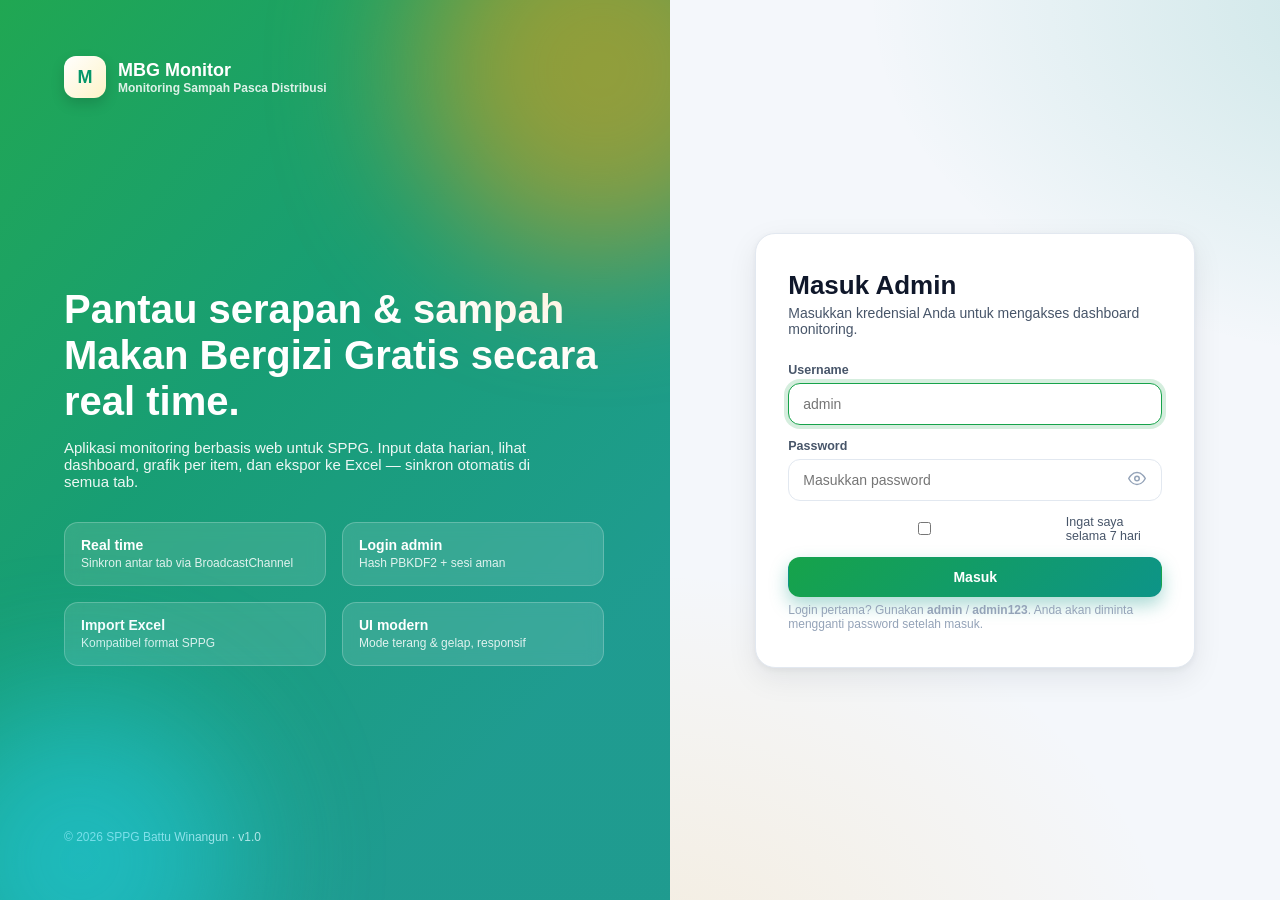
==== index.html @ a4aa0d71 "fix: flatten struktur — semua file di root, bukan dalam mbg-monitor/ URL akses jadi lebih sederhana " ====
<!doctype html>
<html lang="id">
<head>
  <meta charset="utf-8" />
  <title>MBG Monitor — Memuat…</title>
  <meta http-equiv="refresh" content="0; url=./login.html" />
  <link rel="stylesheet" href="./assets/css/styles.css" />
</head>
<body class="boot-screen">
  <div class="boot-card">
    <div class="boot-spinner"></div>
    <p>Mengarahkan ke halaman login…</p>
    <a href="./login.html">Klik di sini bila tidak otomatis berpindah</a>
  </div>
  <script>
    // Jika sudah login, langsung ke dashboard
    try {
      const session = JSON.parse(localStorage.getItem('mbg.session') || 'null');
      if (session && session.user && session.expires > Date.now()) {
        location.replace('./app.html');
      } else {
        location.replace('./login.html');
      }
    } catch (e) {
      location.replace('./login.html');
    }
  </script>
</body>
</html>
---- assets/css/styles.css ----
/* =========================================================
   MBG Monitor — Stylesheet
   Modern, colorful, glassmorphism UI dengan tema Light/Dark
   ========================================================= */

:root {
  /* Brand palette */
  --c-brand-1: #16a34a;          /* hijau MBG */
  --c-brand-2: #059669;
  --c-brand-3: #0d9488;
  --c-accent : #f59e0b;          /* amber */
  --c-danger : #ef4444;
  --c-warn   : #f97316;
  --c-info   : #3b82f6;
  --c-purple : #8b5cf6;
  --c-pink   : #ec4899;

  /* Item colors */
  --c-nasi    : #f59e0b;
  --c-hewani  : #ef4444;
  --c-sayur   : #16a34a;
  --c-nabati  : #8b5cf6;
  --c-buah    : #ec4899;
  --c-total   : #0ea5e9;

  /* Light theme */
  --bg        : #f4f7fb;
  --bg-soft   : #eef2f8;
  --card      : #ffffffcc;
  --card-solid: #ffffff;
  --border    : #e2e8f0;
  --text      : #0f172a;
  --text-soft : #475569;
  --text-mute : #94a3b8;
  --shadow    : 0 10px 30px rgba(15, 23, 42, .08), 0 2px 6px rgba(15, 23, 42, .05);
  --radius    : 16px;
  --radius-sm : 10px;
}

[data-theme="dark"] {
  --bg        : #0b1220;
  --bg-soft   : #0f172a;
  --card      : #111c33cc;
  --card-solid: #111c33;
  --border    : #1e293b;
  --text      : #e2e8f0;
  --text-soft : #cbd5e1;
  --text-mute : #94a3b8;
  --shadow    : 0 10px 30px rgba(0, 0, 0, .45), 0 2px 6px rgba(0, 0, 0, .35);
}

* { box-sizing: border-box; }
html, body { margin: 0; padding: 0; }
body {
  font-family: -apple-system, BlinkMacSystemFont, "Segoe UI", "Inter", Roboto, "Helvetica Neue", Arial, sans-serif;
  color: var(--text);
  background:
    radial-gradient(1200px 700px at -10% -20%, rgba(22,163,74,.18), transparent 60%),
    radial-gradient(900px 600px at 110% 0%, rgba(13,148,136,.18), transparent 60%),
    radial-gradient(900px 700px at 50% 110%, rgba(245,158,11,.12), transparent 60%),
    var(--bg);
  min-height: 100vh;
  -webkit-font-smoothing: antialiased;
}

[data-theme="dark"] body {
  background:
    radial-gradient(1200px 700px at -10% -20%, rgba(22,163,74,.20), transparent 60%),
    radial-gradient(900px 600px at 110% 0%, rgba(59,130,246,.18), transparent 60%),
    radial-gradient(900px 700px at 50% 110%, rgba(139,92,246,.16), transparent 60%),
    var(--bg);
}

a { color: var(--c-brand-2); text-decoration: none; }
a:hover { text-decoration: underline; }

/* =========================================================
   Boot screen (index.html redirector)
   ========================================================= */
.boot-screen {
  display: grid;
  place-items: center;
  min-height: 100vh;
}
.boot-card {
  background: var(--card-solid);
  padding: 32px 40px;
  border-radius: var(--radius);
  box-shadow: var(--shadow);
  text-align: center;
}
.boot-spinner {
  width: 44px; height: 44px; margin: 0 auto 12px;
  border: 4px solid var(--border);
  border-top-color: var(--c-brand-1);
  border-radius: 50%;
  animation: spin .8s linear infinite;
}
@keyframes spin { to { transform: rotate(360deg); } }

/* =========================================================
   Login page
   ========================================================= */
.login-shell {
  display: grid;
  grid-template-columns: 1.1fr 1fr;
  min-height: 100vh;
}
.login-aside {
  position: relative;
  color: white;
  padding: 56px 64px;
  display: flex; flex-direction: column; justify-content: space-between;
  background:
    linear-gradient(135deg, rgba(22,163,74,.95), rgba(5,150,105,.92) 40%, rgba(13,148,136,.92) 80%);
  overflow: hidden;
}
.login-aside::before, .login-aside::after {
  content: ""; position: absolute; border-radius: 50%; filter: blur(70px); opacity: .55;
}
.login-aside::before { width: 380px; height: 380px; background: #f59e0b; top: -120px; right: -120px; }
.login-aside::after  { width: 320px; height: 320px; background: #22d3ee; bottom: -120px; left: -80px; }
.login-aside .brand { display: flex; align-items: center; gap: 12px; font-weight: 700; font-size: 18px; }
.login-aside .brand .logo {
  width: 42px; height: 42px; border-radius: 12px;
  background: linear-gradient(135deg, #fff, #fef3c7);
  display: grid; place-items: center; color: var(--c-brand-2); font-weight: 800;
  box-shadow: 0 6px 14px rgba(0,0,0,.15);
}
.login-aside h1 { font-size: 40px; line-height: 1.15; margin: 24px 0 12px; }
.login-aside p  { font-size: 15px; opacity: .92; max-width: 480px; }
.login-aside .features {
  margin-top: 32px; display: grid; grid-template-columns: 1fr 1fr; gap: 16px; max-width: 540px;
}
.login-aside .feat {
  background: rgba(255,255,255,.12); border: 1px solid rgba(255,255,255,.22);
  padding: 14px 16px; border-radius: 14px; backdrop-filter: blur(8px);
}
.login-aside .feat b { display: block; font-size: 14px; }
.login-aside .feat span { font-size: 12px; opacity: .85; }
.login-aside .footnote { font-size: 12px; opacity: .8; }

.login-main {
  display: flex; align-items: center; justify-content: center; padding: 32px;
}
.login-card {
  width: 100%; max-width: 440px;
  background: var(--card-solid);
  border: 1px solid var(--border);
  box-shadow: var(--shadow);
  border-radius: 20px;
  padding: 36px 32px;
}
.login-card h2 { margin: 0 0 4px; font-size: 26px; }
.login-card .lead { color: var(--text-soft); margin: 0 0 26px; font-size: 14px; }

.field { margin-bottom: 14px; }
.field label { display: block; font-size: 12.5px; font-weight: 600; color: var(--text-soft); margin-bottom: 6px; }
.field .input-wrap { position: relative; }
.field input, .field select, .field textarea {
  width: 100%; padding: 12px 14px; border-radius: 12px;
  border: 1px solid var(--border);
  background: var(--card-solid);
  color: var(--text);
  font-size: 14px;
  transition: border-color .15s, box-shadow .15s;
}
.field input:focus, .field select:focus, .field textarea:focus {
  outline: none; border-color: var(--c-brand-1);
  box-shadow: 0 0 0 4px rgba(22,163,74,.18);
}
.field .toggle-pw {
  position: absolute; right: 10px; top: 50%; transform: translateY(-50%);
  background: transparent; border: 0; cursor: pointer; color: var(--text-mute);
}
.btn {
  display: inline-flex; align-items: center; gap: 8px; justify-content: center;
  padding: 11px 18px; border-radius: 12px; border: 1px solid transparent;
  font-weight: 600; font-size: 14px; cursor: pointer; transition: transform .05s, box-shadow .15s, background .15s;
  background: var(--card-solid); color: var(--text);
}
.btn:active { transform: translateY(1px); }
.btn-primary {
  color: white;
  background: linear-gradient(135deg, var(--c-brand-1), var(--c-brand-3));
  box-shadow: 0 8px 18px rgba(13,148,136,.35);
}
.btn-primary:hover { box-shadow: 0 10px 22px rgba(13,148,136,.45); }
.btn-block { width: 100%; }
.btn-ghost { background: transparent; border-color: var(--border); }
.btn-ghost:hover { background: var(--bg-soft); }
.btn-danger { color: white; background: linear-gradient(135deg, #ef4444, #b91c1c); }
.btn-warning { color: white; background: linear-gradient(135deg, #f59e0b, #b45309); }
.btn-info { color: white; background: linear-gradient(135deg, #3b82f6, #1d4ed8); }
.btn-sm { padding: 7px 12px; font-size: 12.5px; border-radius: 10px; }

.alert {
  padding: 10px 12px; border-radius: 10px; font-size: 13px; margin-bottom: 12px;
  display: none;
}
.alert.show { display: block; }
.alert-error { background: #fee2e2; color: #991b1b; border: 1px solid #fecaca; }
.alert-success { background: #dcfce7; color: #166534; border: 1px solid #bbf7d0; }
.alert-info { background: #dbeafe; color: #1e3a8a; border: 1px solid #bfdbfe; }
[data-theme="dark"] .alert-error { background: #3f1d1d; color: #fecaca; border-color: #7f1d1d; }
[data-theme="dark"] .alert-success { background: #14331f; color: #bbf7d0; border-color: #166534; }
[data-theme="dark"] .alert-info { background: #1e2a44; color: #bfdbfe; border-color: #1e3a8a; }

.helper { font-size: 12px; color: var(--text-mute); margin-top: 6px; }

@media (max-width: 900px) {
  .login-shell { grid-template-columns: 1fr; }
  .login-aside { padding: 28px; }
  .login-aside h1 { font-size: 28px; }
}

/* =========================================================
   App layout
   ========================================================= */
.app {
  display: grid;
  grid-template-columns: 260px 1fr;
  min-height: 100vh;
}

.sidebar {
  position: sticky; top: 0; height: 100vh;
  padding: 20px 14px;
  border-right: 1px solid var(--border);
  background: var(--card-solid);
  display: flex; flex-direction: column; gap: 8px;
  z-index: 5;
}
.sidebar .brand {
  display: flex; align-items: center; gap: 10px; padding: 6px 10px 16px;
}
.sidebar .brand .logo {
  width: 38px; height: 38px; border-radius: 10px;
  background: linear-gradient(135deg, var(--c-brand-1), var(--c-brand-3));
  color: white; font-weight: 800; display: grid; place-items: center;
  box-shadow: 0 6px 14px rgba(13,148,136,.35);
}
.sidebar .brand .name { font-weight: 700; }
.sidebar .brand .sub { font-size: 11px; color: var(--text-mute); }

.nav-item {
  display: flex; align-items: center; gap: 10px;
  padding: 10px 12px; border-radius: 10px; color: var(--text-soft);
  cursor: pointer; font-size: 14px; user-select: none;
  border: 1px solid transparent;
}
.nav-item .ico { width: 18px; height: 18px; flex: none; }
.nav-item:hover { background: var(--bg-soft); color: var(--text); }
.nav-item.active {
  background: linear-gradient(135deg, rgba(22,163,74,.10), rgba(13,148,136,.10));
  color: var(--c-brand-2); border-color: rgba(22,163,74,.25);
  font-weight: 600;
}

.sidebar .spacer { flex: 1; }
.sidebar .who {
  padding: 10px 12px; border-top: 1px solid var(--border); font-size: 12px; color: var(--text-mute);
  display: flex; align-items: center; gap: 10px;
}
.sidebar .who .avatar {
  width: 32px; height: 32px; border-radius: 50%; background: linear-gradient(135deg, var(--c-purple), var(--c-pink));
  color: white; display: grid; place-items: center; font-weight: 700; font-size: 12px;
}

.main { display: flex; flex-direction: column; }
.topbar {
  position: sticky; top: 0; z-index: 4;
  background: var(--card);
  backdrop-filter: blur(10px);
  border-bottom: 1px solid var(--border);
  display: flex; align-items: center; gap: 12px;
  padding: 10px 18px;
}
.topbar .title { font-weight: 700; font-size: 16px; flex: 1; }
.topbar .pulse {
  display: inline-flex; align-items: center; gap: 8px; font-size: 12px; color: var(--text-soft);
  padding: 4px 10px; border-radius: 999px; border: 1px solid var(--border); background: var(--bg-soft);
}
.topbar .pulse::before {
  content: ""; width: 8px; height: 8px; border-radius: 50%;
  background: var(--c-brand-1); box-shadow: 0 0 0 0 rgba(22,163,74,.6);
  animation: pulse 1.6s infinite;
}
@keyframes pulse {
  0%   { box-shadow: 0 0 0 0 rgba(22,163,74,.55); }
  70%  { box-shadow: 0 0 0 10px rgba(22,163,74,0); }
  100% { box-shadow: 0 0 0 0 rgba(22,163,74,0); }
}

.icon-btn {
  width: 36px; height: 36px; display: grid; place-items: center;
  border-radius: 10px; border: 1px solid var(--border); background: var(--card-solid);
  cursor: pointer; color: var(--text-soft);
}
.icon-btn:hover { color: var(--text); background: var(--bg-soft); }

.content { padding: 22px; }
.page { display: none; }
.page.active { display: block; animation: fadeIn .25s ease; }
@keyframes fadeIn { from { opacity: 0; transform: translateY(4px); } to { opacity: 1; transform: none; } }

.page-header {
  display: flex; align-items: flex-end; justify-content: space-between; gap: 12px;
  margin-bottom: 16px; flex-wrap: wrap;
}
.page-header h1 { margin: 0; font-size: 22px; }
.page-header p  { margin: 4px 0 0; color: var(--text-soft); font-size: 13px; }
.page-header .actions { display: flex; gap: 8px; flex-wrap: wrap; }

/* Cards & grid */
.grid { display: grid; gap: 14px; }
.grid.cols-4 { grid-template-columns: repeat(4, minmax(0, 1fr)); }
.grid.cols-3 { grid-template-columns: repeat(3, minmax(0, 1fr)); }
.grid.cols-2 { grid-template-columns: repeat(2, minmax(0, 1fr)); }
@media (max-width: 1100px) { .grid.cols-4 { grid-template-columns: repeat(2, minmax(0,1fr)); } }
@media (max-width: 720px)  { .grid.cols-4, .grid.cols-3, .grid.cols-2 { grid-template-columns: 1fr; } }

.card {
  background: var(--card-solid);
  border: 1px solid var(--border);
  border-radius: var(--radius);
  box-shadow: var(--shadow);
  overflow: hidden;
}
.card .card-head {
  display: flex; align-items: center; justify-content: space-between; gap: 10px;
  padding: 14px 16px; border-bottom: 1px solid var(--border);
}
.card .card-head h3 { margin: 0; font-size: 14.5px; }
.card .card-head .sub { color: var(--text-mute); font-size: 12px; }
.card .card-body { padding: 16px; }

/* KPI cards */
.kpi {
  position: relative; overflow: hidden;
  background: var(--card-solid);
  border-radius: var(--radius);
  border: 1px solid var(--border);
  padding: 16px 18px;
  box-shadow: var(--shadow);
}
.kpi .label { font-size: 12px; color: var(--text-mute); }
.kpi .value { font-size: 26px; font-weight: 700; margin-top: 4px; }
.kpi .delta { font-size: 12px; color: var(--text-soft); margin-top: 2px; }
.kpi .ico {
  position: absolute; right: 14px; top: 14px;
  width: 38px; height: 38px; border-radius: 12px;
  display: grid; place-items: center; color: white;
}
.kpi.k-green   .ico { background: linear-gradient(135deg, var(--c-brand-1), var(--c-brand-3)); }
.kpi.k-amber   .ico { background: linear-gradient(135deg, #f59e0b, #b45309); }
.kpi.k-red     .ico { background: linear-gradient(135deg, #ef4444, #b91c1c); }
.kpi.k-blue    .ico { background: linear-gradient(135deg, #3b82f6, #1d4ed8); }
.kpi.k-purple  .ico { background: linear-gradient(135deg, #8b5cf6, #6d28d9); }
.kpi.k-pink    .ico { background: linear-gradient(135deg, #ec4899, #be185d); }
.kpi::after {
  content: ""; position: absolute; left: -30px; bottom: -30px;
  width: 120px; height: 120px; border-radius: 50%;
  background: radial-gradient(closest-side, rgba(22,163,74,.18), transparent 70%);
  pointer-events: none;
}

/* Item ringkasan */
.item-card {
  position: relative; padding: 16px;
  border-radius: var(--radius); border: 1px solid var(--border);
  background: var(--card-solid); box-shadow: var(--shadow);
  display: flex; flex-direction: column; gap: 10px;
}
.item-card .head { display: flex; align-items: center; gap: 10px; }
.item-card .swatch {
  width: 34px; height: 34px; border-radius: 10px; color: white; font-weight: 700;
  display: grid; place-items: center;
}
.item-card .name { font-weight: 700; }
.item-card .meta { color: var(--text-mute); font-size: 12px; }
.item-card .num { font-size: 18px; font-weight: 700; }
.item-card .row { display: flex; justify-content: space-between; gap: 8px; font-size: 13px; }
.item-card .progress {
  height: 8px; background: var(--bg-soft); border-radius: 999px; overflow: hidden;
}
.item-card .progress > span {
  display: block; height: 100%; border-radius: 999px;
  background: linear-gradient(90deg, var(--c-brand-1), var(--c-brand-3));
  transition: width .4s ease;
}
.item-card.t-nasi   .swatch { background: linear-gradient(135deg, #fbbf24, #d97706); }
.item-card.t-hewani .swatch { background: linear-gradient(135deg, #f87171, #b91c1c); }
.item-card.t-sayur  .swatch { background: linear-gradient(135deg, #34d399, #047857); }
.item-card.t-nabati .swatch { background: linear-gradient(135deg, #a78bfa, #6d28d9); }
.item-card.t-buah   .swatch { background: linear-gradient(135deg, #f472b6, #be185d); }
.item-card.t-total  .swatch { background: linear-gradient(135deg, #38bdf8, #1d4ed8); }

/* Badges & status */
.badge {
  display: inline-flex; align-items: center; gap: 6px; padding: 4px 10px;
  font-size: 12px; font-weight: 600; border-radius: 999px;
  background: var(--bg-soft); color: var(--text-soft);
}
.badge.b-ok    { background: #dcfce7; color: #166534; }
.badge.b-warn  { background: #fef3c7; color: #92400e; }
.badge.b-err   { background: #fee2e2; color: #991b1b; }
.badge.b-info  { background: #dbeafe; color: #1e3a8a; }
[data-theme="dark"] .badge.b-ok   { background: #14331f; color: #bbf7d0; }
[data-theme="dark"] .badge.b-warn { background: #3a2a10; color: #fcd34d; }
[data-theme="dark"] .badge.b-err  { background: #3f1d1d; color: #fecaca; }
[data-theme="dark"] .badge.b-info { background: #1e2a44; color: #bfdbfe; }

/* Tables */
.table-wrap { overflow: auto; border-radius: var(--radius); border: 1px solid var(--border); background: var(--card-solid); }
table.tbl {
  width: 100%; border-collapse: separate; border-spacing: 0; font-size: 13px;
}
table.tbl thead th {
  position: sticky; top: 0; z-index: 1;
  background: var(--bg-soft);
  text-align: left; padding: 10px 12px;
  font-weight: 600; color: var(--text-soft);
  border-bottom: 1px solid var(--border);
  white-space: nowrap;
  cursor: pointer; user-select: none;
}
table.tbl thead th .sort { color: var(--text-mute); margin-left: 4px; }
table.tbl tbody td {
  padding: 10px 12px; border-bottom: 1px solid var(--border); white-space: nowrap;
}
table.tbl tbody tr:hover td { background: var(--bg-soft); }
table.tbl tfoot td {
  padding: 10px 12px; font-weight: 700; background: var(--bg-soft); border-top: 1px solid var(--border);
}
.col-num { text-align: right; font-variant-numeric: tabular-nums; }
.tbl-actions { display: inline-flex; gap: 6px; }

/* Toolbar */
.toolbar {
  display: flex; align-items: center; gap: 10px; flex-wrap: wrap;
  margin-bottom: 12px;
}
.toolbar .grow { flex: 1; }
.search {
  position: relative; flex: 1; max-width: 360px;
}
.search input {
  width: 100%; padding: 9px 12px 9px 34px; border-radius: 10px;
  border: 1px solid var(--border); background: var(--card-solid); color: var(--text); font-size: 13.5px;
}
.search svg { position: absolute; left: 10px; top: 50%; transform: translateY(-50%); color: var(--text-mute); }

/* Modal */
.modal-mask {
  position: fixed; inset: 0; background: rgba(15,23,42,.55); display: none;
  align-items: center; justify-content: center; z-index: 50; padding: 20px;
}
.modal-mask.show { display: flex; animation: fadeIn .2s ease; }
.modal {
  background: var(--card-solid); border: 1px solid var(--border);
  border-radius: var(--radius); width: 100%; max-width: 720px;
  box-shadow: var(--shadow); max-height: calc(100vh - 40px); display: flex; flex-direction: column;
}
.modal .modal-head {
  display: flex; align-items: center; gap: 10px; padding: 14px 16px;
  border-bottom: 1px solid var(--border);
}
.modal .modal-head h3 { margin: 0; font-size: 16px; flex: 1; }
.modal .modal-body { padding: 16px; overflow: auto; }
.modal .modal-foot {
  padding: 12px 16px; border-top: 1px solid var(--border);
  display: flex; gap: 8px; justify-content: flex-end;
}
.modal-lg { max-width: 980px; }

/* Toast */
.toast-area {
  position: fixed; right: 18px; bottom: 18px; z-index: 100;
  display: flex; flex-direction: column; gap: 8px; max-width: 360px;
}
.toast {
  background: var(--card-solid); border: 1px solid var(--border); padding: 10px 12px;
  border-radius: 12px; box-shadow: var(--shadow); font-size: 13px;
  display: flex; gap: 8px; align-items: flex-start;
  animation: slideIn .25s ease;
}
.toast.t-success { border-left: 4px solid var(--c-brand-1); }
.toast.t-error   { border-left: 4px solid var(--c-danger); }
.toast.t-info    { border-left: 4px solid var(--c-info); }
.toast.t-warn    { border-left: 4px solid var(--c-warn); }
@keyframes slideIn { from { opacity: 0; transform: translateY(8px); } to { opacity: 1; transform: none; } }

/* Form grid */
.form-grid {
  display: grid; grid-template-columns: repeat(2, 1fr); gap: 12px;
}
.form-grid .full { grid-column: 1 / -1; }
.form-grid h4 {
  grid-column: 1 / -1; margin: 8px 0 -2px; font-size: 13px; color: var(--text-soft);
  text-transform: uppercase; letter-spacing: .04em;
}
@media (max-width: 720px) { .form-grid { grid-template-columns: 1fr; } }

/* Mobile sidebar */
.menu-toggle { display: none; }
@media (max-width: 980px) {
  .app { grid-template-columns: 1fr; }
  .sidebar {
    position: fixed; top: 0; left: -280px; width: 260px; height: 100vh;
    transition: left .25s ease;
  }
  .sidebar.open { left: 0; }
  .menu-toggle { display: inline-grid; }
  .sidebar-mask {
    display: none; position: fixed; inset: 0; background: rgba(0,0,0,.5); z-index: 4;
  }
  .sidebar-mask.show { display: block; }
}

/* Misc */
.muted { color: var(--text-mute); }
.text-soft { color: var(--text-soft); }
.text-right { text-align: right; }
.flex { display: flex; }
.gap-8 { gap: 8px; }
.gap-12 { gap: 12px; }
.mt-8 { margin-top: 8px; }
.mt-12 { margin-top: 12px; }
.mt-16 { margin-top: 16px; }
.mb-12 { margin-bottom: 12px; }
.hidden { display: none !important; }

.chart-wrap { position: relative; height: 320px; }
.chart-wrap.lg { height: 380px; }

/* Tabs */
.tabs { display: flex; gap: 6px; flex-wrap: wrap; margin-bottom: 12px; }
.tab {
  padding: 7px 12px; border-radius: 999px; cursor: pointer; font-size: 12.5px;
  border: 1px solid var(--border); background: var(--card-solid); color: var(--text-soft);
}
.tab.active {
  background: linear-gradient(135deg, var(--c-brand-1), var(--c-brand-3));
  color: white; border-color: transparent;
}

/* Pagination */
.pagination { display: flex; align-items: center; gap: 6px; padding: 10px; justify-content: flex-end; }
.pagination .page-btn {
  min-width: 32px; height: 32px; padding: 0 10px; border-radius: 8px;
  border: 1px solid var(--border); background: var(--card-solid); color: var(--text-soft); cursor: pointer;
}
.pagination .page-btn.active { background: var(--c-brand-1); color: white; border-color: transparent; }
.pagination .page-btn:disabled { opacity: .5; cursor: not-allowed; }


/* =========================================================
   Print friendly (Cetak / PDF dari dashboard)
   ========================================================= */
@media print {
  body { background: #fff !important; }
  .sidebar, .topbar, .menu-toggle, .icon-btn, .pagination,
  .toolbar, .tab, .tabs, .nav-item, .modal-mask, .toast-area,
  #emptyHint, .page-header .actions { display: none !important; }
  .app { display: block !important; }
  .main { display: block !important; }
  .content { padding: 0 !important; }
  .page { display: none !important; }
  .page.active { display: block !important; }
  .card, .kpi, .item-card {
    box-shadow: none !important;
    border-color: #cbd5e1 !important;
    page-break-inside: avoid;
    background: #fff !important;
  }
  .table-wrap { max-height: none !important; overflow: visible !important; }
  table.tbl thead th { background: #f1f5f9 !important; color: #0f172a !important; position: static !important; }
  .chart-wrap { height: 280px !important; page-break-inside: avoid; }
}


/* =========================================================
   Floating Action Button (FAB) — tombol Tambah Data mengambang
   ========================================================= */
.fab {
  position: fixed;
  right: 22px;
  bottom: 22px;
  z-index: 40;
  display: inline-flex;
  align-items: center;
  gap: 8px;
  padding: 14px 22px 14px 18px;
  border: 0;
  border-radius: 999px;
  cursor: pointer;
  font-weight: 700;
  font-size: 14.5px;
  color: white;
  background: linear-gradient(135deg, var(--c-brand-1), var(--c-brand-3));
  box-shadow: 0 12px 28px rgba(13, 148, 136, .45), 0 4px 10px rgba(15, 23, 42, .15);
  transition: transform .15s ease, box-shadow .15s ease;
}
.fab:hover {
  transform: translateY(-2px) scale(1.03);
  box-shadow: 0 18px 36px rgba(13, 148, 136, .55), 0 6px 14px rgba(15, 23, 42, .2);
}
.fab:active { transform: translateY(0); }
.fab .fab-label { white-space: nowrap; }

/* Sembunyikan FAB saat modal terbuka */
.modal-mask.show ~ .fab,
body:has(.modal-mask.show) .fab { display: none; }

/* Sembunyikan label di mobile, jadi tombol bulat saja */
@media (max-width: 640px) {
  .fab { padding: 14px; }
  .fab .fab-label { display: none; }
}

/* Tidak tampil saat print */
@media print { .fab { display: none !important; } }
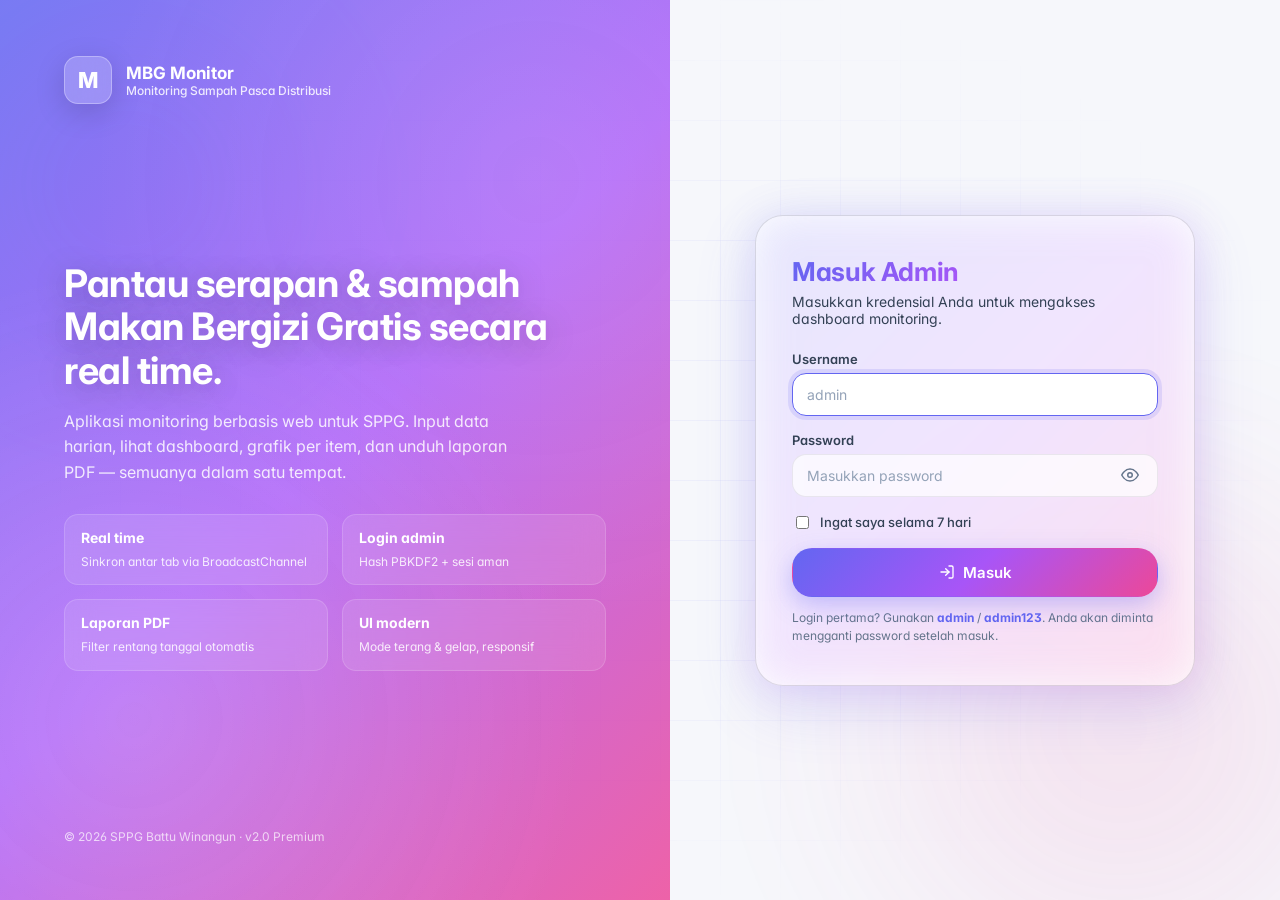
==== commit 1689030c: "feat: premium gradient UI + Laporan PDF dengan filter rentang waktu - UI revamp: premium gradient + " ====
--- a/index.html
+++ b/index.html
@@ -2,21 +2,25 @@
 <html lang="id">
 <head>
   <meta charset="utf-8" />
+  <meta name="viewport" content="width=device-width, initial-scale=1" />
   <title>MBG Monitor — Memuat…</title>
-  <meta http-equiv="refresh" content="0; url=./login.html" />
-  <link rel="stylesheet" href="./assets/css/styles.css" />
+  <meta http-equiv="refresh" content="1; url=./login.html" />
+  <link rel="preconnect" href="https://fonts.googleapis.com">
+  <link href="https://fonts.googleapis.com/css2?family=Inter:wght@400;500;600;700;800&display=swap" rel="stylesheet">
+  <link rel="stylesheet" href="./assets/css/styles.css?v=20260516" />
 </head>
 <body class="boot-screen">
+  <div class="bg-grid"></div>
   <div class="boot-card">
     <div class="boot-spinner"></div>
+    <h2 class="gradient-text" style="margin:0 0 8px 0;font-size:22px;font-weight:700">MBG Monitor</h2>
     <p>Mengarahkan ke halaman login…</p>
     <a href="./login.html">Klik di sini bila tidak otomatis berpindah</a>
   </div>
   <script>
-    // Jika sudah login, langsung ke dashboard
     try {
       const session = JSON.parse(localStorage.getItem('mbg.session') || 'null');
-      if (session && session.user && session.expires > Date.now()) {
+      if (session && session.user && session.expires > Date.now() && !session.mustChangePassword) {
         location.replace('./app.html');
       } else {
         location.replace('./login.html');
--- a/assets/css/styles.css
+++ b/assets/css/styles.css
@@ -1,623 +1,1146 @@
 /* =========================================================
-   MBG Monitor — Stylesheet
-   Modern, colorful, glassmorphism UI dengan tema Light/Dark
+   MBG Monitor — Premium Gradient UI
+   Dark-first · Glassmorphism · Animated · Realistic
    ========================================================= */
 
+/* ---------- Reset & Base ---------- */
+*, *::before, *::after { box-sizing: border-box; }
+html, body { margin: 0; padding: 0; }
+html { scroll-behavior: smooth; }
+body {
+  font-family: 'Inter', system-ui, -apple-system, 'Segoe UI', Roboto, Helvetica, Arial, sans-serif;
+  font-feature-settings: 'cv11', 'ss01';
+  color: var(--text);
+  background: var(--bg-base);
+  min-height: 100vh;
+  overflow-x: hidden;
+  -webkit-font-smoothing: antialiased;
+  -moz-osx-font-smoothing: grayscale;
+}
+button { font-family: inherit; cursor: pointer; border: 0; background: transparent; color: inherit; }
+input, select, textarea { font-family: inherit; }
+a { color: var(--accent); text-decoration: none; }
+img, svg { max-width: 100%; }
+.hidden { display: none !important; }
+
+/* ---------- Theme Variables ---------- */
 :root {
-  /* Brand palette */
-  --c-brand-1: #16a34a;          /* hijau MBG */
-  --c-brand-2: #059669;
-  --c-brand-3: #0d9488;
-  --c-accent : #f59e0b;          /* amber */
-  --c-danger : #ef4444;
-  --c-warn   : #f97316;
-  --c-info   : #3b82f6;
-  --c-purple : #8b5cf6;
-  --c-pink   : #ec4899;
-
-  /* Item colors */
-  --c-nasi    : #f59e0b;
-  --c-hewani  : #ef4444;
-  --c-sayur   : #16a34a;
-  --c-nabati  : #8b5cf6;
-  --c-buah    : #ec4899;
-  --c-total   : #0ea5e9;
-
-  /* Light theme */
-  --bg        : #f4f7fb;
-  --bg-soft   : #eef2f8;
-  --card      : #ffffffcc;
-  --card-solid: #ffffff;
-  --border    : #e2e8f0;
-  --text      : #0f172a;
-  --text-soft : #475569;
-  --text-mute : #94a3b8;
-  --shadow    : 0 10px 30px rgba(15, 23, 42, .08), 0 2px 6px rgba(15, 23, 42, .05);
-  --radius    : 16px;
-  --radius-sm : 10px;
-}
-
-[data-theme="dark"] {
-  --bg        : #0b1220;
-  --bg-soft   : #0f172a;
-  --card      : #111c33cc;
-  --card-solid: #111c33;
-  --border    : #1e293b;
-  --text      : #e2e8f0;
-  --text-soft : #cbd5e1;
-  --text-mute : #94a3b8;
-  --shadow    : 0 10px 30px rgba(0, 0, 0, .45), 0 2px 6px rgba(0, 0, 0, .35);
-}
-
-* { box-sizing: border-box; }
-html, body { margin: 0; padding: 0; }
-body {
-  font-family: -apple-system, BlinkMacSystemFont, "Segoe UI", "Inter", Roboto, "Helvetica Neue", Arial, sans-serif;
-  color: var(--text);
-  background:
-    radial-gradient(1200px 700px at -10% -20%, rgba(22,163,74,.18), transparent 60%),
-    radial-gradient(900px 600px at 110% 0%, rgba(13,148,136,.18), transparent 60%),
-    radial-gradient(900px 700px at 50% 110%, rgba(245,158,11,.12), transparent 60%),
-    var(--bg);
-  min-height: 100vh;
-  -webkit-font-smoothing: antialiased;
-}
-
-[data-theme="dark"] body {
-  background:
-    radial-gradient(1200px 700px at -10% -20%, rgba(22,163,74,.20), transparent 60%),
-    radial-gradient(900px 600px at 110% 0%, rgba(59,130,246,.18), transparent 60%),
-    radial-gradient(900px 700px at 50% 110%, rgba(139,92,246,.16), transparent 60%),
-    var(--bg);
-}
-
-a { color: var(--c-brand-2); text-decoration: none; }
-a:hover { text-decoration: underline; }
+  /* Premium gradient palette - dark first */
+  --grad-1: linear-gradient(135deg, #6366f1 0%, #a855f7 50%, #ec4899 100%);
+  --grad-2: linear-gradient(135deg, #06b6d4 0%, #6366f1 100%);
+  --grad-3: linear-gradient(135deg, #f59e0b 0%, #ec4899 100%);
+  --grad-success: linear-gradient(135deg, #10b981 0%, #06b6d4 100%);
+  --grad-warn: linear-gradient(135deg, #f59e0b 0%, #ef4444 100%);
+  --grad-danger: linear-gradient(135deg, #ef4444 0%, #ec4899 100%);
+  --grad-glow: radial-gradient(circle at 50% 50%, rgba(168, 85, 247, .35), transparent 70%);
+
+  --c-primary: #818cf8;
+  --c-primary-2: #c084fc;
+  --c-accent: #ec4899;
+  --c-success: #10b981;
+  --c-warn: #f59e0b;
+  --c-danger: #f87171;
+  --c-info: #38bdf8;
+
+  --accent: #a78bfa;
+
+  /* Dark theme (default) */
+  --bg-base: #0a0a1a;
+  --bg-deep: #050514;
+  --bg-glass: rgba(255, 255, 255, 0.04);
+  --bg-glass-2: rgba(255, 255, 255, 0.06);
+  --bg-glass-strong: rgba(255, 255, 255, 0.08);
+  --bg-card: rgba(20, 20, 40, 0.55);
+  --bg-modal: rgba(15, 15, 35, 0.85);
+  --bg-input: rgba(255, 255, 255, 0.05);
+  --bg-input-focus: rgba(255, 255, 255, 0.08);
+
+  --border: rgba(255, 255, 255, 0.08);
+  --border-strong: rgba(255, 255, 255, 0.14);
+  --border-accent: rgba(168, 139, 250, 0.4);
+
+  --text: #f1f5f9;
+  --text-2: #cbd5e1;
+  --text-muted: #94a3b8;
+  --text-dim: #64748b;
+
+  --shadow-sm: 0 2px 8px rgba(0, 0, 0, 0.25);
+  --shadow-md: 0 8px 24px rgba(0, 0, 0, 0.35);
+  --shadow-lg: 0 20px 60px rgba(0, 0, 0, 0.5);
+  --shadow-glow: 0 0 40px rgba(168, 139, 250, 0.25);
+  --shadow-glow-pink: 0 0 40px rgba(236, 72, 153, 0.3);
+
+  --radius-sm: 8px;
+  --radius-md: 14px;
+  --radius-lg: 20px;
+  --radius-xl: 28px;
+
+  --t-fast: 150ms cubic-bezier(.4,0,.2,1);
+  --t-base: 250ms cubic-bezier(.4,0,.2,1);
+  --t-slow: 400ms cubic-bezier(.4,0,.2,1);
+  --t-bounce: 500ms cubic-bezier(.34, 1.56, 0.64, 1);
+}
+
+[data-theme="light"] {
+  --bg-base: #f6f7fb;
+  --bg-deep: #eef0f7;
+  --bg-glass: rgba(255, 255, 255, 0.55);
+  --bg-glass-2: rgba(255, 255, 255, 0.7);
+  --bg-glass-strong: rgba(255, 255, 255, 0.85);
+  --bg-card: rgba(255, 255, 255, 0.8);
+  --bg-modal: rgba(255, 255, 255, 0.95);
+  --bg-input: rgba(255, 255, 255, 0.7);
+  --bg-input-focus: rgba(255, 255, 255, 1);
+
+  --border: rgba(15, 23, 42, 0.08);
+  --border-strong: rgba(15, 23, 42, 0.14);
+  --border-accent: rgba(99, 102, 241, 0.4);
+
+  --text: #0f172a;
+  --text-2: #334155;
+  --text-muted: #64748b;
+  --text-dim: #94a3b8;
+
+  --shadow-sm: 0 2px 8px rgba(99, 102, 241, 0.08);
+  --shadow-md: 0 8px 24px rgba(99, 102, 241, 0.12);
+  --shadow-lg: 0 20px 60px rgba(99, 102, 241, 0.18);
+  --shadow-glow: 0 0 40px rgba(99, 102, 241, 0.2);
+  --shadow-glow-pink: 0 0 40px rgba(236, 72, 153, 0.2);
+
+  --c-primary: #6366f1;
+  --c-primary-2: #a855f7;
+  --accent: #6366f1;
+}
+
+/* ---------- Animated Aurora Background ---------- */
+body::before, body::after {
+  content: '';
+  position: fixed;
+  pointer-events: none;
+  z-index: 0;
+  filter: blur(80px);
+  opacity: .6;
+  border-radius: 50%;
+  animation: float-blob 24s ease-in-out infinite;
+}
+body::before {
+  top: -15%; left: -15%;
+  width: 50vw; height: 50vw;
+  background: radial-gradient(circle, rgba(99, 102, 241, .55), transparent 70%);
+}
+body::after {
+  bottom: -20%; right: -15%;
+  width: 55vw; height: 55vw;
+  background: radial-gradient(circle, rgba(236, 72, 153, .45), transparent 70%);
+  animation-delay: -12s;
+  animation-duration: 30s;
+}
+[data-theme="light"] body::before { opacity: .35; }
+[data-theme="light"] body::after { opacity: .3; }
+
+@keyframes float-blob {
+  0%, 100% { transform: translate(0, 0) scale(1); }
+  33%      { transform: translate(20vw, 10vh) scale(1.15); }
+  66%      { transform: translate(-15vw, 20vh) scale(.85); }
+}
+
+/* Decorative grid overlay */
+.bg-grid {
+  position: fixed; inset: 0; z-index: 0; pointer-events: none;
+  background-image:
+    linear-gradient(rgba(168, 139, 250, .04) 1px, transparent 1px),
+    linear-gradient(90deg, rgba(168, 139, 250, .04) 1px, transparent 1px);
+  background-size: 60px 60px;
+  mask-image: radial-gradient(ellipse at center, black 30%, transparent 75%);
+}
+[data-theme="light"] .bg-grid {
+  background-image:
+    linear-gradient(rgba(99, 102, 241, .06) 1px, transparent 1px),
+    linear-gradient(90deg, rgba(99, 102, 241, .06) 1px, transparent 1px);
+}
+
+/* ---------- Scrollbar ---------- */
+::-webkit-scrollbar { width: 10px; height: 10px; }
+::-webkit-scrollbar-track { background: transparent; }
+::-webkit-scrollbar-thumb {
+  background: linear-gradient(180deg, var(--c-primary), var(--c-accent));
+  border-radius: 10px;
+  border: 2px solid var(--bg-base);
+}
+::-webkit-scrollbar-thumb:hover { background: linear-gradient(180deg, var(--c-primary-2), var(--c-accent)); }
+
+/* ---------- Selection ---------- */
+::selection { background: rgba(168, 139, 250, 0.35); color: var(--text); }
 
 /* =========================================================
-   Boot screen (index.html redirector)
-   ========================================================= */
-.boot-screen {
-  display: grid;
-  place-items: center;
-  min-height: 100vh;
-}
-.boot-card {
-  background: var(--card-solid);
-  padding: 32px 40px;
-  border-radius: var(--radius);
-  box-shadow: var(--shadow);
-  text-align: center;
-}
-.boot-spinner {
-  width: 44px; height: 44px; margin: 0 auto 12px;
-  border: 4px solid var(--border);
-  border-top-color: var(--c-brand-1);
-  border-radius: 50%;
-  animation: spin .8s linear infinite;
-}
-@keyframes spin { to { transform: rotate(360deg); } }
-
-/* =========================================================
-   Login page
+   Login Page
    ========================================================= */
 .login-shell {
+  min-height: 100vh;
   display: grid;
   grid-template-columns: 1.1fr 1fr;
-  min-height: 100vh;
-}
+  position: relative;
+  z-index: 1;
+}
+@media (max-width: 980px) { .login-shell { grid-template-columns: 1fr; } }
+
 .login-aside {
+  padding: 56px 64px;
+  display: flex; flex-direction: column; justify-content: space-between; gap: 40px;
   position: relative;
+  overflow: hidden;
+}
+.login-aside::before {
+  content: ''; position: absolute; inset: 0;
+  background: var(--grad-1); opacity: .85;
+  z-index: -1;
+}
+.login-aside::after {
+  content: ''; position: absolute; inset: 0; z-index: -1;
+  background:
+    radial-gradient(circle at 20% 80%, rgba(255,255,255,.15), transparent 50%),
+    radial-gradient(circle at 80% 20%, rgba(255,255,255,.1), transparent 50%);
+  animation: float-blob 18s ease-in-out infinite;
+}
+.login-aside h1 {
+  font-size: 38px; line-height: 1.15; margin: 0 0 16px 0;
+  color: white; font-weight: 700; letter-spacing: -.5px;
+  text-shadow: 0 4px 30px rgba(0, 0, 0, .25);
+}
+.login-aside p { color: rgba(255, 255, 255, .85); font-size: 16px; line-height: 1.6; max-width: 460px; }
+.login-aside .brand {
+  display: flex; align-items: center; gap: 14px;
+  color: white; font-weight: 700; font-size: 17px;
+}
+.login-aside .brand .logo {
+  width: 48px; height: 48px; border-radius: 14px;
+  display: grid; place-items: center;
+  background: rgba(255, 255, 255, .2);
+  backdrop-filter: blur(14px);
+  border: 1px solid rgba(255, 255, 255, .3);
+  font-size: 22px; font-weight: 800;
+  box-shadow: 0 8px 30px rgba(0, 0, 0, .15);
+}
+.login-aside .features {
+  display: grid; grid-template-columns: 1fr 1fr; gap: 14px;
+  margin-top: 28px;
+}
+.login-aside .feat {
+  background: rgba(255, 255, 255, .1);
+  backdrop-filter: blur(14px);
+  border: 1px solid rgba(255, 255, 255, .15);
+  border-radius: 14px;
+  padding: 14px 16px;
   color: white;
-  padding: 56px 64px;
-  display: flex; flex-direction: column; justify-content: space-between;
-  background:
-    linear-gradient(135deg, rgba(22,163,74,.95), rgba(5,150,105,.92) 40%, rgba(13,148,136,.92) 80%);
-  overflow: hidden;
-}
-.login-aside::before, .login-aside::after {
-  content: ""; position: absolute; border-radius: 50%; filter: blur(70px); opacity: .55;
-}
-.login-aside::before { width: 380px; height: 380px; background: #f59e0b; top: -120px; right: -120px; }
-.login-aside::after  { width: 320px; height: 320px; background: #22d3ee; bottom: -120px; left: -80px; }
-.login-aside .brand { display: flex; align-items: center; gap: 12px; font-weight: 700; font-size: 18px; }
-.login-aside .brand .logo {
-  width: 42px; height: 42px; border-radius: 12px;
-  background: linear-gradient(135deg, #fff, #fef3c7);
-  display: grid; place-items: center; color: var(--c-brand-2); font-weight: 800;
-  box-shadow: 0 6px 14px rgba(0,0,0,.15);
-}
-.login-aside h1 { font-size: 40px; line-height: 1.15; margin: 24px 0 12px; }
-.login-aside p  { font-size: 15px; opacity: .92; max-width: 480px; }
-.login-aside .features {
-  margin-top: 32px; display: grid; grid-template-columns: 1fr 1fr; gap: 16px; max-width: 540px;
-}
-.login-aside .feat {
-  background: rgba(255,255,255,.12); border: 1px solid rgba(255,255,255,.22);
-  padding: 14px 16px; border-radius: 14px; backdrop-filter: blur(8px);
-}
-.login-aside .feat b { display: block; font-size: 14px; }
-.login-aside .feat span { font-size: 12px; opacity: .85; }
-.login-aside .footnote { font-size: 12px; opacity: .8; }
+  transition: transform var(--t-base), background var(--t-base);
+}
+.login-aside .feat:hover {
+  background: rgba(255, 255, 255, .18);
+  transform: translateY(-2px);
+}
+.login-aside .feat b { display: block; font-size: 14px; margin-bottom: 4px; }
+.login-aside .feat span { font-size: 12px; opacity: .85; line-height: 1.4; }
+.login-aside .footnote { color: rgba(255, 255, 255, .7); font-size: 12px; }
 
 .login-main {
-  display: flex; align-items: center; justify-content: center; padding: 32px;
-}
+  display: flex; align-items: center; justify-content: center;
+  padding: 40px 32px;
+  position: relative;
+}
+
 .login-card {
   width: 100%; max-width: 440px;
-  background: var(--card-solid);
+  padding: 40px 36px;
+  background: var(--bg-card);
+  backdrop-filter: blur(24px) saturate(180%);
+  -webkit-backdrop-filter: blur(24px) saturate(180%);
+  border: 1px solid var(--border-strong);
+  border-radius: var(--radius-xl);
+  box-shadow: var(--shadow-lg);
+  position: relative;
+  animation: card-rise .6s cubic-bezier(.34, 1.56, 0.64, 1);
+}
+.login-card::before {
+  content: ''; position: absolute; inset: -1px;
+  border-radius: var(--radius-xl);
+  background: var(--grad-1);
+  opacity: .15; z-index: -1;
+  filter: blur(20px);
+}
+@keyframes card-rise {
+  from { opacity: 0; transform: translateY(40px) scale(.96); }
+  to   { opacity: 1; transform: translateY(0) scale(1); }
+}
+.login-card h2 {
+  margin: 0 0 6px 0; font-size: 26px; font-weight: 700;
+  background: var(--grad-1); -webkit-background-clip: text; background-clip: text; color: transparent;
+  letter-spacing: -.4px;
+}
+.login-card .lead { color: var(--text-2); margin: 0 0 24px 0; font-size: 14px; }
+
+/* ---------- Forms ---------- */
+.field { margin-bottom: 16px; position: relative; }
+.field label { display: block; margin-bottom: 6px; font-size: 13px; font-weight: 600; color: var(--text-2); }
+.field input[type="text"],
+.field input[type="password"],
+.field input[type="number"],
+.field input[type="date"],
+.field input[type="month"],
+.field select,
+.field textarea,
+input.input, select.input, textarea.input {
+  width: 100%;
+  padding: 12px 14px;
+  background: var(--bg-input);
   border: 1px solid var(--border);
-  box-shadow: var(--shadow);
-  border-radius: 20px;
-  padding: 36px 32px;
-}
-.login-card h2 { margin: 0 0 4px; font-size: 26px; }
-.login-card .lead { color: var(--text-soft); margin: 0 0 26px; font-size: 14px; }
-
-.field { margin-bottom: 14px; }
-.field label { display: block; font-size: 12.5px; font-weight: 600; color: var(--text-soft); margin-bottom: 6px; }
-.field .input-wrap { position: relative; }
-.field input, .field select, .field textarea {
-  width: 100%; padding: 12px 14px; border-radius: 12px;
-  border: 1px solid var(--border);
-  background: var(--card-solid);
+  border-radius: var(--radius-md);
   color: var(--text);
   font-size: 14px;
-  transition: border-color .15s, box-shadow .15s;
-}
-.field input:focus, .field select:focus, .field textarea:focus {
-  outline: none; border-color: var(--c-brand-1);
-  box-shadow: 0 0 0 4px rgba(22,163,74,.18);
-}
-.field .toggle-pw {
-  position: absolute; right: 10px; top: 50%; transform: translateY(-50%);
-  background: transparent; border: 0; cursor: pointer; color: var(--text-mute);
-}
+  transition: all var(--t-base);
+  outline: none;
+}
+.field input:focus, .field select:focus, .field textarea:focus,
+input.input:focus, select.input:focus, textarea.input:focus {
+  background: var(--bg-input-focus);
+  border-color: var(--c-primary);
+  box-shadow: 0 0 0 4px rgba(99, 102, 241, .15);
+}
+.field input::placeholder { color: var(--text-dim); }
+.field .input-wrap { position: relative; }
+.toggle-pw {
+  position: absolute; right: 12px; top: 50%; transform: translateY(-50%);
+  width: 32px; height: 32px; display: grid; place-items: center;
+  border-radius: 8px; color: var(--text-muted);
+  transition: color var(--t-fast), background var(--t-fast);
+}
+.toggle-pw:hover { color: var(--c-primary); background: rgba(99, 102, 241, .1); }
+
+.helper { font-size: 12px; color: var(--text-muted); margin-top: 12px; line-height: 1.5; }
+.helper b { color: var(--accent); }
+
+/* ---------- Buttons ---------- */
 .btn {
-  display: inline-flex; align-items: center; gap: 8px; justify-content: center;
-  padding: 11px 18px; border-radius: 12px; border: 1px solid transparent;
-  font-weight: 600; font-size: 14px; cursor: pointer; transition: transform .05s, box-shadow .15s, background .15s;
-  background: var(--card-solid); color: var(--text);
-}
-.btn:active { transform: translateY(1px); }
+  position: relative;
+  display: inline-flex; align-items: center; justify-content: center; gap: 8px;
+  padding: 11px 20px;
+  border-radius: var(--radius-md);
+  font-size: 14px; font-weight: 600;
+  transition: all var(--t-base);
+  border: 1px solid var(--border);
+  background: var(--bg-glass);
+  color: var(--text);
+  overflow: hidden;
+  isolation: isolate;
+  white-space: nowrap;
+}
+.btn:hover { transform: translateY(-1px); box-shadow: var(--shadow-md); border-color: var(--border-strong); }
+.btn:active { transform: translateY(0); }
+.btn:disabled { opacity: .5; cursor: not-allowed; transform: none; }
+
+.btn svg { width: 16px; height: 16px; }
+
 .btn-primary {
+  background: var(--grad-1);
   color: white;
-  background: linear-gradient(135deg, var(--c-brand-1), var(--c-brand-3));
-  box-shadow: 0 8px 18px rgba(13,148,136,.35);
-}
-.btn-primary:hover { box-shadow: 0 10px 22px rgba(13,148,136,.45); }
+  border-color: transparent;
+  box-shadow: 0 8px 24px rgba(99, 102, 241, .35);
+}
+.btn-primary::before {
+  content: ''; position: absolute; inset: 0;
+  background: linear-gradient(135deg, #ec4899, #6366f1);
+  opacity: 0; transition: opacity var(--t-base);
+  z-index: -1;
+}
+.btn-primary:hover::before { opacity: 1; }
+.btn-primary:hover { box-shadow: 0 12px 36px rgba(236, 72, 153, .45), 0 0 0 1px rgba(255,255,255,.1); }
+
+.btn-success {
+  background: var(--grad-success); color: white; border-color: transparent;
+  box-shadow: 0 8px 24px rgba(16, 185, 129, .3);
+}
+.btn-warn { background: var(--grad-warn); color: white; border-color: transparent; }
+.btn-danger { background: var(--grad-danger); color: white; border-color: transparent; box-shadow: 0 8px 24px rgba(239, 68, 68, .3); }
+
+.btn-ghost { background: transparent; }
+.btn-ghost:hover { background: var(--bg-glass-strong); }
+
 .btn-block { width: 100%; }
-.btn-ghost { background: transparent; border-color: var(--border); }
-.btn-ghost:hover { background: var(--bg-soft); }
-.btn-danger { color: white; background: linear-gradient(135deg, #ef4444, #b91c1c); }
-.btn-warning { color: white; background: linear-gradient(135deg, #f59e0b, #b45309); }
-.btn-info { color: white; background: linear-gradient(135deg, #3b82f6, #1d4ed8); }
-.btn-sm { padding: 7px 12px; font-size: 12.5px; border-radius: 10px; }
-
+.btn-sm { padding: 7px 12px; font-size: 12px; border-radius: 10px; }
+.btn-lg { padding: 14px 28px; font-size: 15px; border-radius: var(--radius-lg); }
+
+/* Ripple effect */
+.ripple {
+  position: absolute;
+  border-radius: 50%;
+  pointer-events: none;
+  background: rgba(255, 255, 255, .5);
+  transform: translate(-50%, -50%) scale(0);
+  animation: ripple-anim .65s cubic-bezier(.4,0,.2,1);
+}
+@keyframes ripple-anim {
+  to { transform: translate(-50%, -50%) scale(20); opacity: 0; }
+}
+
+/* ---------- Alerts ---------- */
 .alert {
-  padding: 10px 12px; border-radius: 10px; font-size: 13px; margin-bottom: 12px;
-  display: none;
+  padding: 12px 14px; border-radius: var(--radius-md); font-size: 13px;
+  margin-bottom: 14px; display: none; line-height: 1.5;
+  border: 1px solid;
+  animation: shake .3s cubic-bezier(.36,.07,.19,.97);
 }
 .alert.show { display: block; }
-.alert-error { background: #fee2e2; color: #991b1b; border: 1px solid #fecaca; }
-.alert-success { background: #dcfce7; color: #166534; border: 1px solid #bbf7d0; }
-.alert-info { background: #dbeafe; color: #1e3a8a; border: 1px solid #bfdbfe; }
-[data-theme="dark"] .alert-error { background: #3f1d1d; color: #fecaca; border-color: #7f1d1d; }
-[data-theme="dark"] .alert-success { background: #14331f; color: #bbf7d0; border-color: #166534; }
-[data-theme="dark"] .alert-info { background: #1e2a44; color: #bfdbfe; border-color: #1e3a8a; }
-
-.helper { font-size: 12px; color: var(--text-mute); margin-top: 6px; }
-
-@media (max-width: 900px) {
-  .login-shell { grid-template-columns: 1fr; }
-  .login-aside { padding: 28px; }
-  .login-aside h1 { font-size: 28px; }
+.alert-error   { background: rgba(239, 68, 68, .1); color: #fca5a5; border-color: rgba(239, 68, 68, .3); }
+.alert-success { background: rgba(16, 185, 129, .1); color: #6ee7b7; border-color: rgba(16, 185, 129, .3); }
+.alert-info    { background: rgba(56, 189, 248, .1); color: #7dd3fc; border-color: rgba(56, 189, 248, .3); }
+[data-theme="light"] .alert-error   { color: #b91c1c; }
+[data-theme="light"] .alert-success { color: #047857; }
+[data-theme="light"] .alert-info    { color: #0369a1; }
+
+@keyframes shake {
+  10%, 90% { transform: translateX(-1px); }
+  20%, 80% { transform: translateX(2px); }
+  30%, 50%, 70% { transform: translateX(-3px); }
+  40%, 60% { transform: translateX(3px); }
 }
 
 /* =========================================================
-   App layout
+   App Shell (after login)
    ========================================================= */
 .app {
   display: grid;
-  grid-template-columns: 260px 1fr;
+  grid-template-columns: 264px 1fr;
   min-height: 100vh;
-}
-
+  position: relative;
+  z-index: 1;
+}
+
+/* ---------- Sidebar ---------- */
 .sidebar {
   position: sticky; top: 0; height: 100vh;
-  padding: 20px 14px;
+  display: flex; flex-direction: column;
+  padding: 22px 16px;
+  background: var(--bg-glass);
+  backdrop-filter: blur(20px) saturate(180%);
+  -webkit-backdrop-filter: blur(20px) saturate(180%);
   border-right: 1px solid var(--border);
-  background: var(--card-solid);
-  display: flex; flex-direction: column; gap: 8px;
-  z-index: 5;
+  z-index: 30;
 }
 .sidebar .brand {
-  display: flex; align-items: center; gap: 10px; padding: 6px 10px 16px;
+  display: flex; align-items: center; gap: 12px;
+  padding: 8px 10px; margin-bottom: 24px;
 }
 .sidebar .brand .logo {
-  width: 38px; height: 38px; border-radius: 10px;
-  background: linear-gradient(135deg, var(--c-brand-1), var(--c-brand-3));
-  color: white; font-weight: 800; display: grid; place-items: center;
-  box-shadow: 0 6px 14px rgba(13,148,136,.35);
-}
-.sidebar .brand .name { font-weight: 700; }
-.sidebar .brand .sub { font-size: 11px; color: var(--text-mute); }
+  width: 42px; height: 42px; border-radius: 12px;
+  display: grid; place-items: center;
+  background: var(--grad-1);
+  color: white; font-weight: 800; font-size: 20px;
+  box-shadow: 0 8px 24px rgba(99, 102, 241, .4);
+  position: relative; overflow: hidden;
+}
+.sidebar .brand .logo::after {
+  content: ''; position: absolute; inset: 0;
+  background: linear-gradient(135deg, transparent 40%, rgba(255,255,255,.4) 50%, transparent 60%);
+  animation: shimmer 3s infinite;
+}
+@keyframes shimmer {
+  0% { transform: translateX(-100%); }
+  100% { transform: translateX(100%); }
+}
+.sidebar .brand .name { font-weight: 700; font-size: 16px; color: var(--text); letter-spacing: -.3px; }
+.sidebar .brand .sub { font-size: 11px; color: var(--text-muted); }
 
 .nav-item {
+  display: flex; align-items: center; gap: 12px;
+  padding: 11px 14px;
+  margin-bottom: 4px;
+  border-radius: var(--radius-md);
+  color: var(--text-2);
+  font-size: 14px; font-weight: 500;
+  cursor: pointer;
+  transition: all var(--t-base);
+  position: relative;
+  overflow: hidden;
+}
+.nav-item .ico { width: 18px; height: 18px; flex-shrink: 0; transition: transform var(--t-base); }
+.nav-item::before {
+  content: ''; position: absolute; left: 0; top: 50%;
+  transform: translateY(-50%) scaleY(0);
+  width: 3px; height: 60%;
+  background: var(--grad-1); border-radius: 0 4px 4px 0;
+  transition: transform var(--t-base);
+}
+.nav-item:hover {
+  background: var(--bg-glass-strong);
+  color: var(--text);
+}
+.nav-item:hover .ico { transform: scale(1.1) rotate(-3deg); }
+.nav-item.active {
+  background: linear-gradient(90deg, rgba(99, 102, 241, .15), rgba(236, 72, 153, .08));
+  color: var(--text);
+  font-weight: 600;
+}
+.nav-item.active::before { transform: translateY(-50%) scaleY(1); }
+.nav-item.active .ico { color: var(--c-primary); }
+
+.spacer { flex: 1; }
+
+.who {
   display: flex; align-items: center; gap: 10px;
-  padding: 10px 12px; border-radius: 10px; color: var(--text-soft);
-  cursor: pointer; font-size: 14px; user-select: none;
-  border: 1px solid transparent;
-}
-.nav-item .ico { width: 18px; height: 18px; flex: none; }
-.nav-item:hover { background: var(--bg-soft); color: var(--text); }
-.nav-item.active {
-  background: linear-gradient(135deg, rgba(22,163,74,.10), rgba(13,148,136,.10));
-  color: var(--c-brand-2); border-color: rgba(22,163,74,.25);
-  font-weight: 600;
-}
-
-.sidebar .spacer { flex: 1; }
-.sidebar .who {
-  padding: 10px 12px; border-top: 1px solid var(--border); font-size: 12px; color: var(--text-mute);
-  display: flex; align-items: center; gap: 10px;
-}
-.sidebar .who .avatar {
-  width: 32px; height: 32px; border-radius: 50%; background: linear-gradient(135deg, var(--c-purple), var(--c-pink));
-  color: white; display: grid; place-items: center; font-weight: 700; font-size: 12px;
-}
-
-.main { display: flex; flex-direction: column; }
-.topbar {
-  position: sticky; top: 0; z-index: 4;
-  background: var(--card);
-  backdrop-filter: blur(10px);
-  border-bottom: 1px solid var(--border);
-  display: flex; align-items: center; gap: 12px;
-  padding: 10px 18px;
-}
-.topbar .title { font-weight: 700; font-size: 16px; flex: 1; }
-.topbar .pulse {
-  display: inline-flex; align-items: center; gap: 8px; font-size: 12px; color: var(--text-soft);
-  padding: 4px 10px; border-radius: 999px; border: 1px solid var(--border); background: var(--bg-soft);
-}
-.topbar .pulse::before {
-  content: ""; width: 8px; height: 8px; border-radius: 50%;
-  background: var(--c-brand-1); box-shadow: 0 0 0 0 rgba(22,163,74,.6);
-  animation: pulse 1.6s infinite;
-}
-@keyframes pulse {
-  0%   { box-shadow: 0 0 0 0 rgba(22,163,74,.55); }
-  70%  { box-shadow: 0 0 0 10px rgba(22,163,74,0); }
-  100% { box-shadow: 0 0 0 0 rgba(22,163,74,0); }
-}
-
+  padding: 10px 12px; margin-top: 12px;
+  background: var(--bg-glass-strong);
+  border: 1px solid var(--border);
+  border-radius: var(--radius-md);
+}
+.avatar {
+  width: 36px; height: 36px; border-radius: 50%;
+  display: grid; place-items: center;
+  background: var(--grad-1);
+  color: white; font-weight: 700; font-size: 14px;
+  box-shadow: 0 4px 12px rgba(99, 102, 241, .35);
+}
+.who #whoRole { font-size: 11px; color: var(--text-muted); text-transform: capitalize; }
 .icon-btn {
-  width: 36px; height: 36px; display: grid; place-items: center;
-  border-radius: 10px; border: 1px solid var(--border); background: var(--card-solid);
-  cursor: pointer; color: var(--text-soft);
-}
-.icon-btn:hover { color: var(--text); background: var(--bg-soft); }
-
-.content { padding: 22px; }
-.page { display: none; }
-.page.active { display: block; animation: fadeIn .25s ease; }
-@keyframes fadeIn { from { opacity: 0; transform: translateY(4px); } to { opacity: 1; transform: none; } }
-
-.page-header {
-  display: flex; align-items: flex-end; justify-content: space-between; gap: 12px;
-  margin-bottom: 16px; flex-wrap: wrap;
-}
-.page-header h1 { margin: 0; font-size: 22px; }
-.page-header p  { margin: 4px 0 0; color: var(--text-soft); font-size: 13px; }
-.page-header .actions { display: flex; gap: 8px; flex-wrap: wrap; }
-
-/* Cards & grid */
-.grid { display: grid; gap: 14px; }
-.grid.cols-4 { grid-template-columns: repeat(4, minmax(0, 1fr)); }
-.grid.cols-3 { grid-template-columns: repeat(3, minmax(0, 1fr)); }
-.grid.cols-2 { grid-template-columns: repeat(2, minmax(0, 1fr)); }
-@media (max-width: 1100px) { .grid.cols-4 { grid-template-columns: repeat(2, minmax(0,1fr)); } }
-@media (max-width: 720px)  { .grid.cols-4, .grid.cols-3, .grid.cols-2 { grid-template-columns: 1fr; } }
-
-.card {
-  background: var(--card-solid);
-  border: 1px solid var(--border);
-  border-radius: var(--radius);
-  box-shadow: var(--shadow);
-  overflow: hidden;
-}
-.card .card-head {
-  display: flex; align-items: center; justify-content: space-between; gap: 10px;
-  padding: 14px 16px; border-bottom: 1px solid var(--border);
-}
-.card .card-head h3 { margin: 0; font-size: 14.5px; }
-.card .card-head .sub { color: var(--text-mute); font-size: 12px; }
-.card .card-body { padding: 16px; }
-
-/* KPI cards */
-.kpi {
-  position: relative; overflow: hidden;
-  background: var(--card-solid);
-  border-radius: var(--radius);
-  border: 1px solid var(--border);
-  padding: 16px 18px;
-  box-shadow: var(--shadow);
-}
-.kpi .label { font-size: 12px; color: var(--text-mute); }
-.kpi .value { font-size: 26px; font-weight: 700; margin-top: 4px; }
-.kpi .delta { font-size: 12px; color: var(--text-soft); margin-top: 2px; }
-.kpi .ico {
-  position: absolute; right: 14px; top: 14px;
-  width: 38px; height: 38px; border-radius: 12px;
-  display: grid; place-items: center; color: white;
-}
-.kpi.k-green   .ico { background: linear-gradient(135deg, var(--c-brand-1), var(--c-brand-3)); }
-.kpi.k-amber   .ico { background: linear-gradient(135deg, #f59e0b, #b45309); }
-.kpi.k-red     .ico { background: linear-gradient(135deg, #ef4444, #b91c1c); }
-.kpi.k-blue    .ico { background: linear-gradient(135deg, #3b82f6, #1d4ed8); }
-.kpi.k-purple  .ico { background: linear-gradient(135deg, #8b5cf6, #6d28d9); }
-.kpi.k-pink    .ico { background: linear-gradient(135deg, #ec4899, #be185d); }
-.kpi::after {
-  content: ""; position: absolute; left: -30px; bottom: -30px;
-  width: 120px; height: 120px; border-radius: 50%;
-  background: radial-gradient(closest-side, rgba(22,163,74,.18), transparent 70%);
-  pointer-events: none;
-}
-
-/* Item ringkasan */
-.item-card {
-  position: relative; padding: 16px;
-  border-radius: var(--radius); border: 1px solid var(--border);
-  background: var(--card-solid); box-shadow: var(--shadow);
-  display: flex; flex-direction: column; gap: 10px;
-}
-.item-card .head { display: flex; align-items: center; gap: 10px; }
-.item-card .swatch {
-  width: 34px; height: 34px; border-radius: 10px; color: white; font-weight: 700;
-  display: grid; place-items: center;
-}
-.item-card .name { font-weight: 700; }
-.item-card .meta { color: var(--text-mute); font-size: 12px; }
-.item-card .num { font-size: 18px; font-weight: 700; }
-.item-card .row { display: flex; justify-content: space-between; gap: 8px; font-size: 13px; }
-.item-card .progress {
-  height: 8px; background: var(--bg-soft); border-radius: 999px; overflow: hidden;
-}
-.item-card .progress > span {
-  display: block; height: 100%; border-radius: 999px;
-  background: linear-gradient(90deg, var(--c-brand-1), var(--c-brand-3));
-  transition: width .4s ease;
-}
-.item-card.t-nasi   .swatch { background: linear-gradient(135deg, #fbbf24, #d97706); }
-.item-card.t-hewani .swatch { background: linear-gradient(135deg, #f87171, #b91c1c); }
-.item-card.t-sayur  .swatch { background: linear-gradient(135deg, #34d399, #047857); }
-.item-card.t-nabati .swatch { background: linear-gradient(135deg, #a78bfa, #6d28d9); }
-.item-card.t-buah   .swatch { background: linear-gradient(135deg, #f472b6, #be185d); }
-.item-card.t-total  .swatch { background: linear-gradient(135deg, #38bdf8, #1d4ed8); }
-
-/* Badges & status */
-.badge {
-  display: inline-flex; align-items: center; gap: 6px; padding: 4px 10px;
-  font-size: 12px; font-weight: 600; border-radius: 999px;
-  background: var(--bg-soft); color: var(--text-soft);
-}
-.badge.b-ok    { background: #dcfce7; color: #166534; }
-.badge.b-warn  { background: #fef3c7; color: #92400e; }
-.badge.b-err   { background: #fee2e2; color: #991b1b; }
-.badge.b-info  { background: #dbeafe; color: #1e3a8a; }
-[data-theme="dark"] .badge.b-ok   { background: #14331f; color: #bbf7d0; }
-[data-theme="dark"] .badge.b-warn { background: #3a2a10; color: #fcd34d; }
-[data-theme="dark"] .badge.b-err  { background: #3f1d1d; color: #fecaca; }
-[data-theme="dark"] .badge.b-info { background: #1e2a44; color: #bfdbfe; }
-
-/* Tables */
-.table-wrap { overflow: auto; border-radius: var(--radius); border: 1px solid var(--border); background: var(--card-solid); }
-table.tbl {
-  width: 100%; border-collapse: separate; border-spacing: 0; font-size: 13px;
-}
-table.tbl thead th {
-  position: sticky; top: 0; z-index: 1;
-  background: var(--bg-soft);
-  text-align: left; padding: 10px 12px;
-  font-weight: 600; color: var(--text-soft);
-  border-bottom: 1px solid var(--border);
-  white-space: nowrap;
-  cursor: pointer; user-select: none;
-}
-table.tbl thead th .sort { color: var(--text-mute); margin-left: 4px; }
-table.tbl tbody td {
-  padding: 10px 12px; border-bottom: 1px solid var(--border); white-space: nowrap;
-}
-table.tbl tbody tr:hover td { background: var(--bg-soft); }
-table.tbl tfoot td {
-  padding: 10px 12px; font-weight: 700; background: var(--bg-soft); border-top: 1px solid var(--border);
-}
-.col-num { text-align: right; font-variant-numeric: tabular-nums; }
-.tbl-actions { display: inline-flex; gap: 6px; }
-
-/* Toolbar */
-.toolbar {
-  display: flex; align-items: center; gap: 10px; flex-wrap: wrap;
-  margin-bottom: 12px;
-}
-.toolbar .grow { flex: 1; }
-.search {
-  position: relative; flex: 1; max-width: 360px;
-}
-.search input {
-  width: 100%; padding: 9px 12px 9px 34px; border-radius: 10px;
-  border: 1px solid var(--border); background: var(--card-solid); color: var(--text); font-size: 13.5px;
-}
-.search svg { position: absolute; left: 10px; top: 50%; transform: translateY(-50%); color: var(--text-mute); }
-
-/* Modal */
-.modal-mask {
-  position: fixed; inset: 0; background: rgba(15,23,42,.55); display: none;
-  align-items: center; justify-content: center; z-index: 50; padding: 20px;
-}
-.modal-mask.show { display: flex; animation: fadeIn .2s ease; }
-.modal {
-  background: var(--card-solid); border: 1px solid var(--border);
-  border-radius: var(--radius); width: 100%; max-width: 720px;
-  box-shadow: var(--shadow); max-height: calc(100vh - 40px); display: flex; flex-direction: column;
-}
-.modal .modal-head {
-  display: flex; align-items: center; gap: 10px; padding: 14px 16px;
-  border-bottom: 1px solid var(--border);
-}
-.modal .modal-head h3 { margin: 0; font-size: 16px; flex: 1; }
-.modal .modal-body { padding: 16px; overflow: auto; }
-.modal .modal-foot {
-  padding: 12px 16px; border-top: 1px solid var(--border);
-  display: flex; gap: 8px; justify-content: flex-end;
-}
-.modal-lg { max-width: 980px; }
-
-/* Toast */
-.toast-area {
-  position: fixed; right: 18px; bottom: 18px; z-index: 100;
-  display: flex; flex-direction: column; gap: 8px; max-width: 360px;
-}
-.toast {
-  background: var(--card-solid); border: 1px solid var(--border); padding: 10px 12px;
-  border-radius: 12px; box-shadow: var(--shadow); font-size: 13px;
-  display: flex; gap: 8px; align-items: flex-start;
-  animation: slideIn .25s ease;
-}
-.toast.t-success { border-left: 4px solid var(--c-brand-1); }
-.toast.t-error   { border-left: 4px solid var(--c-danger); }
-.toast.t-info    { border-left: 4px solid var(--c-info); }
-.toast.t-warn    { border-left: 4px solid var(--c-warn); }
-@keyframes slideIn { from { opacity: 0; transform: translateY(8px); } to { opacity: 1; transform: none; } }
-
-/* Form grid */
-.form-grid {
-  display: grid; grid-template-columns: repeat(2, 1fr); gap: 12px;
-}
-.form-grid .full { grid-column: 1 / -1; }
-.form-grid h4 {
-  grid-column: 1 / -1; margin: 8px 0 -2px; font-size: 13px; color: var(--text-soft);
-  text-transform: uppercase; letter-spacing: .04em;
-}
-@media (max-width: 720px) { .form-grid { grid-template-columns: 1fr; } }
-
-/* Mobile sidebar */
-.menu-toggle { display: none; }
+  width: 34px; height: 34px; display: grid; place-items: center;
+  border-radius: 10px; color: var(--text-2);
+  transition: all var(--t-base);
+}
+.icon-btn:hover { background: var(--bg-glass-strong); color: var(--text); transform: scale(1.05); }
+
+.sidebar-mask {
+  display: none;
+  position: fixed; inset: 0; z-index: 25;
+  background: rgba(0, 0, 0, .5); backdrop-filter: blur(4px);
+  opacity: 0; transition: opacity var(--t-base);
+}
+.sidebar-mask.show { display: block; opacity: 1; }
+
 @media (max-width: 980px) {
   .app { grid-template-columns: 1fr; }
   .sidebar {
-    position: fixed; top: 0; left: -280px; width: 260px; height: 100vh;
-    transition: left .25s ease;
+    position: fixed; left: -300px; top: 0; width: 280px;
+    transition: left var(--t-slow);
   }
-  .sidebar.open { left: 0; }
-  .menu-toggle { display: inline-grid; }
-  .sidebar-mask {
-    display: none; position: fixed; inset: 0; background: rgba(0,0,0,.5); z-index: 4;
-  }
-  .sidebar-mask.show { display: block; }
-}
-
-/* Misc */
-.muted { color: var(--text-mute); }
-.text-soft { color: var(--text-soft); }
-.text-right { text-align: right; }
+  .sidebar.open { left: 0; box-shadow: var(--shadow-lg); }
+}
+
+/* ---------- Main / Topbar ---------- */
+.main { display: flex; flex-direction: column; min-width: 0; }
+.topbar {
+  position: sticky; top: 0; z-index: 20;
+  display: flex; align-items: center; gap: 14px;
+  padding: 14px 28px;
+  background: var(--bg-glass);
+  backdrop-filter: blur(20px) saturate(180%);
+  -webkit-backdrop-filter: blur(20px) saturate(180%);
+  border-bottom: 1px solid var(--border);
+}
+.topbar .menu-toggle { display: none; }
+@media (max-width: 980px) { .topbar .menu-toggle { display: grid; } .topbar { padding: 12px 16px; } }
+.topbar .title {
+  flex: 1; font-size: 17px; font-weight: 700; color: var(--text); letter-spacing: -.3px;
+}
+.pulse {
+  display: inline-flex; align-items: center; gap: 8px;
+  padding: 6px 14px; border-radius: 999px;
+  background: rgba(16, 185, 129, .12);
+  border: 1px solid rgba(16, 185, 129, .3);
+  color: #6ee7b7;
+  font-size: 12px; font-weight: 600;
+  transition: all var(--t-base);
+}
+[data-theme="light"] .pulse { color: #047857; }
+.pulse::before {
+  content: ''; width: 8px; height: 8px; border-radius: 50%;
+  background: #10b981; box-shadow: 0 0 0 0 rgba(16, 185, 129, .7);
+  animation: pulse-dot 1.6s infinite;
+}
+@keyframes pulse-dot {
+  0%   { box-shadow: 0 0 0 0 rgba(16, 185, 129, .7); }
+  70%  { box-shadow: 0 0 0 10px rgba(16, 185, 129, 0); }
+  100% { box-shadow: 0 0 0 0 rgba(16, 185, 129, 0); }
+}
+
+/* ---------- Content & Pages ---------- */
+.content { padding: 28px; flex: 1; min-width: 0; }
+@media (max-width: 760px) { .content { padding: 18px 14px; } }
+
+.page { display: none; animation: page-in .4s var(--t-base); }
+.page.active { display: block; }
+@keyframes page-in {
+  from { opacity: 0; transform: translateY(12px); }
+  to   { opacity: 1; transform: translateY(0); }
+}
+
+.page-header {
+  display: flex; align-items: flex-start; justify-content: space-between; gap: 16px;
+  margin-bottom: 24px;
+  flex-wrap: wrap;
+}
+.page-header h1 {
+  margin: 0 0 6px 0; font-size: 26px; font-weight: 700; letter-spacing: -.4px;
+  background: var(--grad-1); -webkit-background-clip: text; background-clip: text; color: transparent;
+}
+.page-header p { margin: 0; color: var(--text-muted); font-size: 14px; max-width: 720px; line-height: 1.55; }
+.page-header .actions { display: flex; gap: 10px; flex-wrap: wrap; }
+
+/* ---------- Card ---------- */
+.card {
+  background: var(--bg-card);
+  backdrop-filter: blur(20px) saturate(180%);
+  -webkit-backdrop-filter: blur(20px) saturate(180%);
+  border: 1px solid var(--border);
+  border-radius: var(--radius-lg);
+  box-shadow: var(--shadow-sm);
+  transition: transform var(--t-base), box-shadow var(--t-base), border-color var(--t-base);
+  position: relative;
+  overflow: hidden;
+}
+.card:hover { box-shadow: var(--shadow-md); border-color: var(--border-strong); }
+.card-head {
+  padding: 20px 24px 0 24px;
+  display: flex; align-items: center; justify-content: space-between; gap: 12px;
+  flex-wrap: wrap;
+}
+.card-head h3 { margin: 0; font-size: 16px; font-weight: 700; color: var(--text); letter-spacing: -.2px; }
+.card-head .sub { font-size: 12px; color: var(--text-muted); }
+.card-body { padding: 18px 24px 24px 24px; }
+
+/* ---------- KPI Cards ---------- */
+.kpi-grid {
+  display: grid;
+  grid-template-columns: repeat(auto-fit, minmax(220px, 1fr));
+  gap: 18px;
+  margin-bottom: 28px;
+}
+.kpi {
+  position: relative;
+  padding: 22px 22px 20px 22px;
+  background: var(--bg-card);
+  backdrop-filter: blur(20px) saturate(180%);
+  border: 1px solid var(--border);
+  border-radius: var(--radius-lg);
+  overflow: hidden;
+  transition: transform var(--t-base), box-shadow var(--t-base);
+  cursor: default;
+}
+.kpi:hover {
+  transform: translateY(-3px);
+  box-shadow: var(--shadow-glow);
+  border-color: var(--border-accent);
+}
+.kpi::before {
+  content: ''; position: absolute; top: 0; left: 0; right: 0; height: 3px;
+  background: var(--grad-1);
+  transform: scaleX(0); transform-origin: left;
+  transition: transform var(--t-slow);
+}
+.kpi:hover::before { transform: scaleX(1); }
+.kpi.k-1::before { background: var(--grad-2); }
+.kpi.k-2::before { background: var(--grad-success); }
+.kpi.k-3::before { background: var(--grad-warn); }
+.kpi.k-4::before { background: var(--grad-3); }
+.kpi .label {
+  font-size: 12px; color: var(--text-muted); font-weight: 600;
+  text-transform: uppercase; letter-spacing: .5px;
+  display: flex; align-items: center; gap: 8px;
+}
+.kpi .label .ico-wrap {
+  width: 32px; height: 32px; border-radius: 10px;
+  display: grid; place-items: center;
+  background: rgba(99, 102, 241, .12);
+  color: var(--c-primary);
+}
+.kpi.k-1 .label .ico-wrap { background: rgba(56, 189, 248, .12); color: var(--c-info); }
+.kpi.k-2 .label .ico-wrap { background: rgba(16, 185, 129, .12); color: var(--c-success); }
+.kpi.k-3 .label .ico-wrap { background: rgba(245, 158, 11, .12); color: var(--c-warn); }
+.kpi.k-4 .label .ico-wrap { background: rgba(236, 72, 153, .12); color: var(--c-accent); }
+.kpi .val {
+  margin-top: 12px;
+  font-size: 32px; font-weight: 800; line-height: 1.1; letter-spacing: -.8px;
+  color: var(--text);
+  font-variant-numeric: tabular-nums;
+}
+.kpi .sub2 {
+  margin-top: 6px;
+  font-size: 12px; color: var(--text-muted);
+}
+.kpi .sub2 b { color: var(--text-2); }
+
+/* Decorative wave inside KPI */
+.kpi::after {
+  content: ''; position: absolute; right: -30px; bottom: -30px;
+  width: 140px; height: 140px;
+  background: radial-gradient(circle, rgba(168, 139, 250, .15), transparent 70%);
+  pointer-events: none;
+  transition: transform var(--t-slow);
+}
+.kpi:hover::after { transform: scale(1.4); }
+
+/* ---------- Item Summary Cards ---------- */
+.item-grid {
+  display: grid; grid-template-columns: repeat(auto-fit, minmax(220px, 1fr));
+  gap: 16px; margin-top: 16px;
+}
+.item-card {
+  padding: 18px 18px 16px 18px;
+  background: var(--bg-card);
+  backdrop-filter: blur(16px);
+  border: 1px solid var(--border);
+  border-radius: var(--radius-lg);
+  transition: all var(--t-base);
+  position: relative; overflow: hidden;
+}
+.item-card:hover { transform: translateY(-2px); box-shadow: var(--shadow-md); }
+.item-card .head {
+  display: flex; align-items: center; gap: 10px; margin-bottom: 12px;
+}
+.item-card .swatch {
+  width: 36px; height: 36px; border-radius: 10px;
+  display: grid; place-items: center;
+  color: white; font-weight: 800; font-size: 16px;
+  box-shadow: 0 4px 14px rgba(0, 0, 0, .15);
+}
+.item-card.t-nasi   .swatch { background: linear-gradient(135deg, #f59e0b, #fbbf24); }
+.item-card.t-hewani .swatch { background: linear-gradient(135deg, #ef4444, #f87171); }
+.item-card.t-sayur  .swatch { background: linear-gradient(135deg, #16a34a, #4ade80); }
+.item-card.t-nabati .swatch { background: linear-gradient(135deg, #8b5cf6, #c084fc); }
+.item-card.t-buah   .swatch { background: linear-gradient(135deg, #ec4899, #f472b6); }
+.item-card .name { font-weight: 700; font-size: 14px; }
+.item-card .meta { font-size: 11px; color: var(--text-muted); }
+.item-card .row {
+  display: flex; justify-content: space-between; align-items: center;
+  padding: 6px 0; font-size: 13px;
+}
+.item-card .muted { color: var(--text-muted); }
+.item-card .num { font-variant-numeric: tabular-nums; font-weight: 600; }
+.item-card .progress {
+  margin-top: 10px;
+  height: 8px; border-radius: 999px;
+  background: rgba(255, 255, 255, .06);
+  overflow: hidden; position: relative;
+}
+[data-theme="light"] .item-card .progress { background: rgba(15, 23, 42, .06); }
+.item-card .progress span {
+  display: block; height: 100%; border-radius: 999px;
+  transition: width 1.2s cubic-bezier(.4,0,.2,1);
+  position: relative; overflow: hidden;
+}
+.item-card .progress span::after {
+  content: ''; position: absolute; inset: 0;
+  background: linear-gradient(90deg, transparent, rgba(255,255,255,.4), transparent);
+  animation: progress-shimmer 2.5s infinite;
+}
+@keyframes progress-shimmer {
+  0%   { transform: translateX(-100%); }
+  100% { transform: translateX(100%); }
+}
+
+/* ---------- Badges ---------- */
+.badge {
+  display: inline-flex; align-items: center; gap: 6px;
+  padding: 4px 10px; border-radius: 999px;
+  font-size: 11px; font-weight: 700; letter-spacing: .2px;
+  background: var(--bg-glass-strong);
+  border: 1px solid var(--border);
+  color: var(--text-2);
+  white-space: nowrap;
+}
+.b-ok   { background: rgba(16, 185, 129, .15); color: #6ee7b7; border-color: rgba(16, 185, 129, .35); }
+.b-warn { background: rgba(245, 158, 11, .15); color: #fcd34d; border-color: rgba(245, 158, 11, .35); }
+.b-info { background: rgba(56, 189, 248, .15); color: #7dd3fc; border-color: rgba(56, 189, 248, .35); }
+[data-theme="light"] .b-ok   { color: #047857; }
+[data-theme="light"] .b-warn { color: #b45309; }
+[data-theme="light"] .b-info { color: #0369a1; }
+
+/* ---------- Charts ---------- */
+.chart-wrap {
+  position: relative;
+  height: 320px;
+  width: 100%;
+}
+.chart-wrap.tall { height: 380px; }
+
+.tabs {
+  display: inline-flex; gap: 4px; padding: 4px;
+  background: var(--bg-glass);
+  border: 1px solid var(--border);
+  border-radius: 12px;
+}
+.tab {
+  padding: 6px 14px; border-radius: 8px;
+  font-size: 12px; font-weight: 600;
+  color: var(--text-muted); cursor: pointer;
+  transition: all var(--t-base);
+}
+.tab:hover { color: var(--text); }
+.tab.active {
+  background: var(--grad-1); color: white;
+  box-shadow: 0 4px 12px rgba(99, 102, 241, .35);
+}
+
+/* Two column chart layout */
+.chart-row {
+  display: grid; grid-template-columns: 1.6fr 1fr;
+  gap: 18px; margin-bottom: 24px;
+}
+@media (max-width: 1100px) { .chart-row { grid-template-columns: 1fr; } }
+
+/* Grid for "Grafik Per Item" */
+.chart-grid {
+  display: grid; grid-template-columns: repeat(auto-fit, minmax(420px, 1fr));
+  gap: 18px;
+}
+@media (max-width: 760px) { .chart-grid { grid-template-columns: 1fr; } }
+
+/* ---------- Tables ---------- */
+.table-wrap {
+  background: var(--bg-card);
+  backdrop-filter: blur(16px);
+  border: 1px solid var(--border);
+  border-radius: var(--radius-lg);
+  overflow: hidden;
+}
+.table-toolbar {
+  display: flex; align-items: center; gap: 10px;
+  padding: 14px 16px;
+  border-bottom: 1px solid var(--border);
+  flex-wrap: wrap;
+}
+.table-toolbar .search {
+  flex: 1; min-width: 220px; max-width: 360px;
+  position: relative;
+}
+.table-toolbar .search svg {
+  position: absolute; left: 12px; top: 50%; transform: translateY(-50%);
+  color: var(--text-muted); pointer-events: none;
+}
+.table-toolbar .search input {
+  width: 100%; padding: 9px 14px 9px 38px;
+  background: var(--bg-input); border: 1px solid var(--border);
+  border-radius: 10px; color: var(--text); font-size: 13px;
+  outline: none; transition: all var(--t-base);
+}
+.table-toolbar .search input:focus { border-color: var(--c-primary); box-shadow: 0 0 0 3px rgba(99, 102, 241, .15); }
+.table-toolbar select {
+  padding: 9px 12px;
+  background: var(--bg-input); border: 1px solid var(--border);
+  border-radius: 10px; color: var(--text); font-size: 13px;
+  outline: none; cursor: pointer;
+}
+.table-toolbar .row-count { font-size: 12px; color: var(--text-muted); margin-left: auto; }
+
+.table-scroll { overflow-x: auto; }
+.tbl {
+  width: 100%; border-collapse: collapse;
+  font-size: 13px; min-width: 1200px;
+}
+.tbl th, .tbl td {
+  padding: 11px 14px; text-align: left;
+  border-bottom: 1px solid var(--border);
+  white-space: nowrap;
+}
+.tbl thead th {
+  position: sticky; top: 0; z-index: 5;
+  background: var(--bg-glass-strong);
+  backdrop-filter: blur(12px);
+  font-size: 11px; font-weight: 700;
+  color: var(--text-muted);
+  text-transform: uppercase; letter-spacing: .5px;
+  cursor: pointer; user-select: none;
+}
+.tbl thead th:hover { color: var(--text); }
+.tbl thead th .sort { color: var(--text-dim); font-size: 10px; }
+.tbl tbody tr { transition: background var(--t-fast); }
+.tbl tbody tr:hover { background: var(--bg-glass); }
+.tbl .col-num { text-align: right; font-variant-numeric: tabular-nums; }
+.tbl tfoot td {
+  font-weight: 700; background: var(--bg-glass-strong);
+  border-top: 2px solid var(--border-strong);
+}
+
+.tbl-actions { display: flex; gap: 4px; }
+
+.pagination {
+  display: flex; gap: 4px; padding: 14px 16px;
+  border-top: 1px solid var(--border);
+  align-items: center; justify-content: center;
+  flex-wrap: wrap;
+}
+.page-btn {
+  min-width: 34px; height: 34px; padding: 0 10px;
+  border-radius: 10px; font-size: 13px; font-weight: 600;
+  color: var(--text-2); transition: all var(--t-base);
+}
+.page-btn:hover:not(:disabled) { background: var(--bg-glass-strong); color: var(--text); }
+.page-btn.active {
+  background: var(--grad-1); color: white;
+  box-shadow: 0 4px 12px rgba(99, 102, 241, .35);
+}
+.page-btn:disabled { opacity: .35; cursor: not-allowed; }
+
+/* ---------- Modal ---------- */
+.modal-mask {
+  position: fixed; inset: 0; z-index: 100;
+  background: rgba(0, 0, 0, .6);
+  backdrop-filter: blur(8px);
+  display: none; align-items: center; justify-content: center;
+  padding: 20px;
+  opacity: 0; transition: opacity var(--t-base);
+}
+.modal-mask.show { display: flex; opacity: 1; }
+.modal {
+  width: 100%; max-width: 720px;
+  max-height: 90vh; overflow-y: auto;
+  background: var(--bg-modal);
+  backdrop-filter: blur(24px) saturate(180%);
+  border: 1px solid var(--border-strong);
+  border-radius: var(--radius-xl);
+  box-shadow: var(--shadow-lg);
+  animation: modal-in .5s cubic-bezier(.34, 1.56, 0.64, 1);
+}
+.modal.lg { max-width: 920px; }
+@keyframes modal-in {
+  from { opacity: 0; transform: scale(.92) translateY(20px); }
+  to   { opacity: 1; transform: scale(1) translateY(0); }
+}
+.modal-head {
+  position: sticky; top: 0;
+  display: flex; align-items: center; justify-content: space-between; gap: 12px;
+  padding: 20px 24px;
+  border-bottom: 1px solid var(--border);
+  background: var(--bg-modal);
+  backdrop-filter: blur(20px);
+  border-radius: var(--radius-xl) var(--radius-xl) 0 0;
+  z-index: 5;
+}
+.modal-head h3 { margin: 0; font-size: 17px; font-weight: 700; letter-spacing: -.2px; }
+.modal-body { padding: 24px; }
+.modal-foot {
+  display: flex; gap: 10px; justify-content: flex-end;
+  padding: 16px 24px; border-top: 1px solid var(--border);
+  flex-wrap: wrap;
+  background: var(--bg-modal);
+  position: sticky; bottom: 0;
+}
+
+.form-grid {
+  display: grid; grid-template-columns: repeat(auto-fit, minmax(180px, 1fr));
+  gap: 14px;
+}
+.form-section {
+  margin-bottom: 24px;
+}
+.form-section h4 {
+  margin: 0 0 12px 0; font-size: 13px; font-weight: 700;
+  color: var(--text-muted); text-transform: uppercase; letter-spacing: .8px;
+  display: flex; align-items: center; gap: 8px;
+}
+.form-section h4::before {
+  content: ''; width: 4px; height: 16px; border-radius: 2px;
+  background: var(--grad-1);
+}
+
+.live-preview {
+  background: linear-gradient(135deg, rgba(99, 102, 241, .08), rgba(236, 72, 153, .05));
+  border: 1px solid var(--border-accent);
+  border-radius: var(--radius-md);
+  padding: 14px 16px;
+  margin-top: 16px;
+  display: grid; grid-template-columns: repeat(3, 1fr); gap: 12px;
+  align-items: center;
+}
+.live-preview .lp-item { text-align: center; }
+.live-preview .lp-label { font-size: 11px; color: var(--text-muted); text-transform: uppercase; letter-spacing: .5px; }
+.live-preview .lp-val { font-size: 18px; font-weight: 700; font-variant-numeric: tabular-nums; margin-top: 4px; }
+
+/* ---------- Toast ---------- */
+.toast-area {
+  position: fixed; right: 20px; bottom: 20px; z-index: 200;
+  display: flex; flex-direction: column; gap: 10px;
+  pointer-events: none;
+}
+.toast {
+  padding: 12px 18px;
+  background: var(--bg-modal);
+  backdrop-filter: blur(16px);
+  border: 1px solid var(--border-strong);
+  border-radius: var(--radius-md);
+  box-shadow: var(--shadow-lg);
+  font-size: 13px; font-weight: 500;
+  color: var(--text);
+  animation: toast-in .4s cubic-bezier(.34, 1.56, 0.64, 1);
+  pointer-events: auto;
+  border-left: 4px solid var(--c-primary);
+  min-width: 240px; max-width: 360px;
+}
+.toast.t-success { border-left-color: var(--c-success); }
+.toast.t-warn    { border-left-color: var(--c-warn); }
+.toast.t-error   { border-left-color: var(--c-danger); }
+.toast.t-info    { border-left-color: var(--c-info); }
+@keyframes toast-in {
+  from { opacity: 0; transform: translateX(100%) scale(.9); }
+  to   { opacity: 1; transform: translateX(0) scale(1); }
+}
+
+/* ---------- FAB ---------- */
+.fab {
+  position: fixed; right: 24px; bottom: 24px; z-index: 50;
+  width: 60px; height: 60px; border-radius: 50%;
+  display: grid; place-items: center;
+  background: var(--grad-1);
+  color: white;
+  box-shadow: 0 12px 32px rgba(99, 102, 241, .5), 0 0 0 0 rgba(168, 139, 250, .5);
+  transition: all var(--t-base);
+  cursor: pointer;
+  animation: fab-pulse 2.5s infinite;
+}
+.fab:hover { transform: scale(1.1) rotate(90deg); }
+.fab svg { width: 26px; height: 26px; }
+@keyframes fab-pulse {
+  0%, 100% { box-shadow: 0 12px 32px rgba(99, 102, 241, .5), 0 0 0 0 rgba(168, 139, 250, .4); }
+  50%      { box-shadow: 0 12px 32px rgba(99, 102, 241, .5), 0 0 0 18px rgba(168, 139, 250, 0); }
+}
+
+/* ---------- Empty state ---------- */
+.empty-hint {
+  display: flex; flex-direction: column; align-items: center; justify-content: center;
+  gap: 16px; padding: 60px 20px; text-align: center;
+  background: var(--bg-card);
+  border: 1px dashed var(--border-strong);
+  border-radius: var(--radius-lg);
+  margin-bottom: 24px;
+}
+.empty-hint .ico-big {
+  width: 80px; height: 80px; border-radius: 24px;
+  background: var(--grad-1); display: grid; place-items: center;
+  color: white; box-shadow: 0 12px 32px rgba(99, 102, 241, .35);
+}
+.empty-hint h3 { margin: 0; font-size: 18px; }
+.empty-hint p { margin: 0; color: var(--text-muted); max-width: 460px; line-height: 1.55; }
+.empty-hint .actions { display: flex; gap: 10px; flex-wrap: wrap; justify-content: center; }
+
+/* ---------- Boot screen / index ---------- */
+.boot-screen {
+  display: grid; place-items: center; min-height: 100vh;
+}
+.boot-card {
+  text-align: center;
+  padding: 40px;
+  background: var(--bg-card);
+  backdrop-filter: blur(20px);
+  border: 1px solid var(--border);
+  border-radius: var(--radius-xl);
+  box-shadow: var(--shadow-lg);
+  max-width: 360px;
+}
+.boot-spinner {
+  width: 60px; height: 60px; margin: 0 auto 20px;
+  border-radius: 50%;
+  background: conic-gradient(from 0deg, transparent, var(--c-primary), var(--c-accent), transparent);
+  -webkit-mask: radial-gradient(circle, transparent 55%, black 56%);
+  mask: radial-gradient(circle, transparent 55%, black 56%);
+  animation: spin 1s linear infinite;
+}
+@keyframes spin { to { transform: rotate(360deg); } }
+.boot-card p { color: var(--text-2); margin: 12px 0 16px 0; }
+.boot-card a { font-size: 13px; }
+
+/* ---------- Date Range Picker (Report) ---------- */
+.range-bar {
+  display: flex; align-items: center; gap: 12px;
+  padding: 16px 18px;
+  background: var(--bg-card);
+  backdrop-filter: blur(16px);
+  border: 1px solid var(--border);
+  border-radius: var(--radius-lg);
+  margin-bottom: 18px;
+  flex-wrap: wrap;
+}
+.range-bar .grp { display: flex; align-items: center; gap: 8px; }
+.range-bar label {
+  font-size: 12px; color: var(--text-muted); font-weight: 600;
+  text-transform: uppercase; letter-spacing: .5px;
+}
+.range-bar input[type="date"] {
+  padding: 8px 12px;
+  background: var(--bg-input); border: 1px solid var(--border);
+  border-radius: 10px; color: var(--text); font-size: 13px;
+  outline: none; min-width: 160px;
+  font-family: inherit;
+}
+.range-bar input[type="date"]:focus { border-color: var(--c-primary); }
+.range-bar .quick { display: flex; gap: 6px; flex-wrap: wrap; }
+.range-bar .q-btn {
+  padding: 6px 12px; border-radius: 8px; font-size: 12px; font-weight: 600;
+  background: var(--bg-glass); border: 1px solid var(--border);
+  color: var(--text-2); transition: all var(--t-base);
+}
+.range-bar .q-btn:hover { background: var(--bg-glass-strong); color: var(--text); }
+.range-bar .q-btn.active {
+  background: var(--grad-1); color: white; border-color: transparent;
+  box-shadow: 0 4px 12px rgba(99, 102, 241, .3);
+}
+
+/* ---------- Print / PDF ---------- */
+@media print {
+  body::before, body::after, .bg-grid { display: none !important; }
+  .sidebar, .topbar, .fab, .toast-area, .table-toolbar, .pagination, .actions, .tabs { display: none !important; }
+  .app { grid-template-columns: 1fr; }
+  body { background: white; color: black; }
+  .card, .kpi, .item-card, .table-wrap { box-shadow: none; border: 1px solid #ddd; background: white; }
+}
+
+/* ---------- Helpers ---------- */
+.muted { color: var(--text-muted); }
+.text-center { text-align: center; }
 .flex { display: flex; }
+.flex-1 { flex: 1; }
 .gap-8 { gap: 8px; }
 .gap-12 { gap: 12px; }
-.mt-8 { margin-top: 8px; }
 .mt-12 { margin-top: 12px; }
 .mt-16 { margin-top: 16px; }
-.mb-12 { margin-bottom: 12px; }
-.hidden { display: none !important; }
-
-.chart-wrap { position: relative; height: 320px; }
-.chart-wrap.lg { height: 380px; }
-
-/* Tabs */
-.tabs { display: flex; gap: 6px; flex-wrap: wrap; margin-bottom: 12px; }
-.tab {
-  padding: 7px 12px; border-radius: 999px; cursor: pointer; font-size: 12.5px;
-  border: 1px solid var(--border); background: var(--card-solid); color: var(--text-soft);
-}
-.tab.active {
-  background: linear-gradient(135deg, var(--c-brand-1), var(--c-brand-3));
-  color: white; border-color: transparent;
-}
-
-/* Pagination */
-.pagination { display: flex; align-items: center; gap: 6px; padding: 10px; justify-content: flex-end; }
-.pagination .page-btn {
-  min-width: 32px; height: 32px; padding: 0 10px; border-radius: 8px;
-  border: 1px solid var(--border); background: var(--card-solid); color: var(--text-soft); cursor: pointer;
-}
-.pagination .page-btn.active { background: var(--c-brand-1); color: white; border-color: transparent; }
-.pagination .page-btn:disabled { opacity: .5; cursor: not-allowed; }
-
-
-/* =========================================================
-   Print friendly (Cetak / PDF dari dashboard)
-   ========================================================= */
-@media print {
-  body { background: #fff !important; }
-  .sidebar, .topbar, .menu-toggle, .icon-btn, .pagination,
-  .toolbar, .tab, .tabs, .nav-item, .modal-mask, .toast-area,
-  #emptyHint, .page-header .actions { display: none !important; }
-  .app { display: block !important; }
-  .main { display: block !important; }
-  .content { padding: 0 !important; }
-  .page { display: none !important; }
-  .page.active { display: block !important; }
-  .card, .kpi, .item-card {
-    box-shadow: none !important;
-    border-color: #cbd5e1 !important;
-    page-break-inside: avoid;
-    background: #fff !important;
-  }
-  .table-wrap { max-height: none !important; overflow: visible !important; }
-  table.tbl thead th { background: #f1f5f9 !important; color: #0f172a !important; position: static !important; }
-  .chart-wrap { height: 280px !important; page-break-inside: avoid; }
-}
-
-
-/* =========================================================
-   Floating Action Button (FAB) — tombol Tambah Data mengambang
-   ========================================================= */
-.fab {
-  position: fixed;
-  right: 22px;
-  bottom: 22px;
-  z-index: 40;
-  display: inline-flex;
-  align-items: center;
-  gap: 8px;
-  padding: 14px 22px 14px 18px;
-  border: 0;
-  border-radius: 999px;
-  cursor: pointer;
-  font-weight: 700;
-  font-size: 14.5px;
-  color: white;
-  background: linear-gradient(135deg, var(--c-brand-1), var(--c-brand-3));
-  box-shadow: 0 12px 28px rgba(13, 148, 136, .45), 0 4px 10px rgba(15, 23, 42, .15);
-  transition: transform .15s ease, box-shadow .15s ease;
-}
-.fab:hover {
-  transform: translateY(-2px) scale(1.03);
-  box-shadow: 0 18px 36px rgba(13, 148, 136, .55), 0 6px 14px rgba(15, 23, 42, .2);
-}
-.fab:active { transform: translateY(0); }
-.fab .fab-label { white-space: nowrap; }
-
-/* Sembunyikan FAB saat modal terbuka */
-.modal-mask.show ~ .fab,
-body:has(.modal-mask.show) .fab { display: none; }
-
-/* Sembunyikan label di mobile, jadi tombol bulat saja */
-@media (max-width: 640px) {
-  .fab { padding: 14px; }
-  .fab .fab-label { display: none; }
-}
-
-/* Tidak tampil saat print */
-@media print { .fab { display: none !important; } }
+.mt-24 { margin-top: 24px; }
+.row-flex { display: flex; align-items: center; gap: 12px; flex-wrap: wrap; }
+
+/* Animated gradient text */
+.gradient-text {
+  background: var(--grad-1);
+  background-size: 200% 200%;
+  -webkit-background-clip: text;
+  background-clip: text;
+  color: transparent;
+  animation: gradient-pan 6s ease infinite;
+}
+@keyframes gradient-pan {
+  0%, 100% { background-position: 0% 50%; }
+  50%      { background-position: 100% 50%; }
+}
+
+/* Counter/number pop animation when value changes */
+.num-pop { animation: num-pop .5s cubic-bezier(.34, 1.56, 0.64, 1); }
+@keyframes num-pop {
+  0%   { transform: scale(1); }
+  50%  { transform: scale(1.1); color: var(--c-primary); }
+  100% { transform: scale(1); }
+}
+
+/* Wave/realistic click feedback for cards */
+.clickable { cursor: pointer; }
+.clickable:active { transform: scale(.98); }
+
+/* Glow ring for focus accessibility */
+button:focus-visible,
+input:focus-visible,
+select:focus-visible,
+textarea:focus-visible {
+  outline: 2px solid var(--c-primary);
+  outline-offset: 2px;
+}
+
+/* Small responsive tweaks */
+@media (max-width: 760px) {
+  .page-header h1 { font-size: 22px; }
+  .kpi .val { font-size: 26px; }
+  .modal { border-radius: var(--radius-lg); }
+  .form-grid { grid-template-columns: 1fr 1fr; }
+}
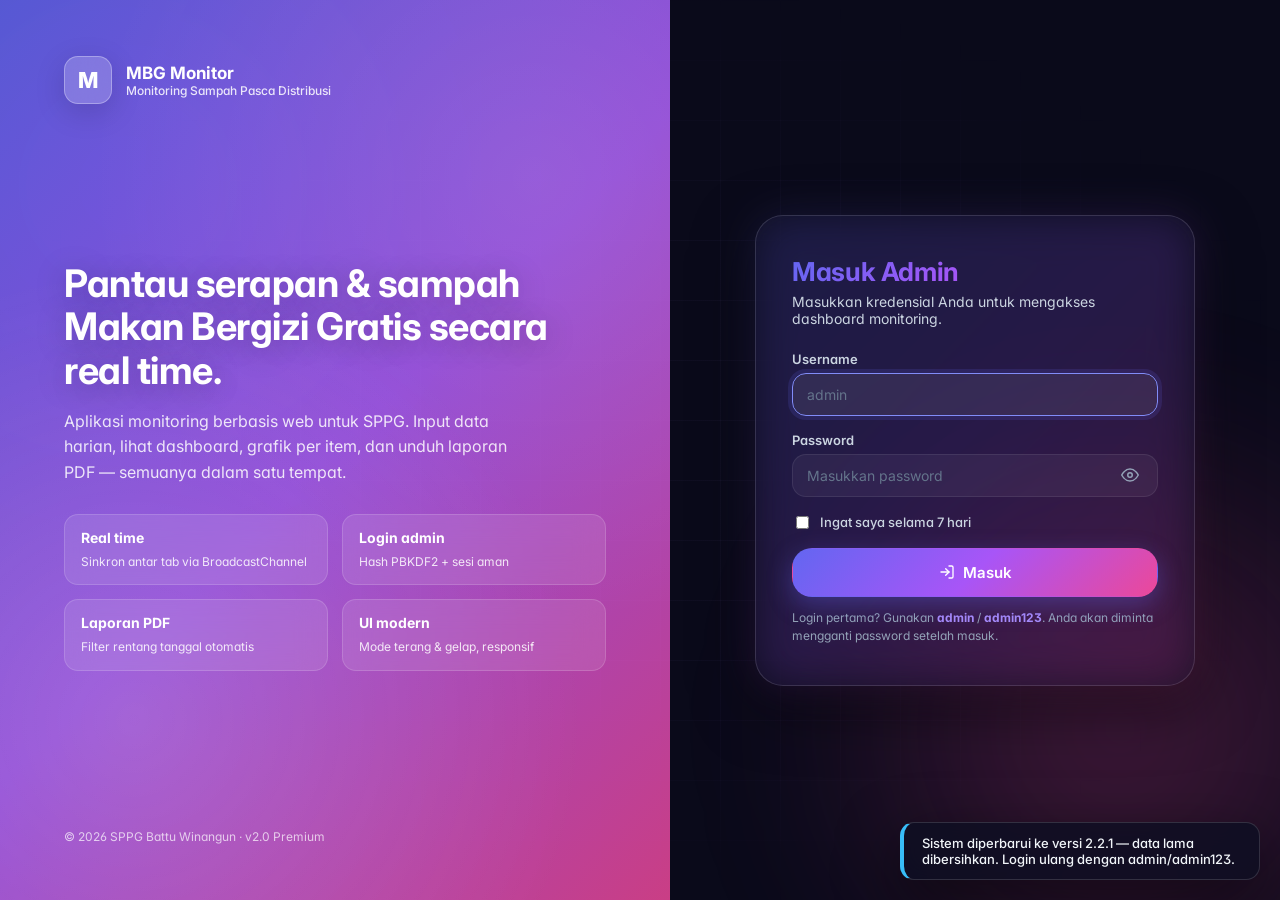
==== commit dfbde8ed: "fix: hilangkan layar kosong setelah login + cache busting agresif - Bug: data-reveal di app.html set" ====
--- a/index.html
+++ b/index.html
@@ -7,7 +7,7 @@
   <meta http-equiv="refresh" content="1; url=./login.html" />
   <link rel="preconnect" href="https://fonts.googleapis.com">
   <link href="https://fonts.googleapis.com/css2?family=Inter:wght@400;500;600;700;800&display=swap" rel="stylesheet">
-  <link rel="stylesheet" href="./assets/css/styles.css?v=20260516" />
+  <link rel="stylesheet" href="./assets/css/styles.css?v=20260517a" />
 </head>
 <body class="boot-screen">
   <div class="bg-grid"></div>
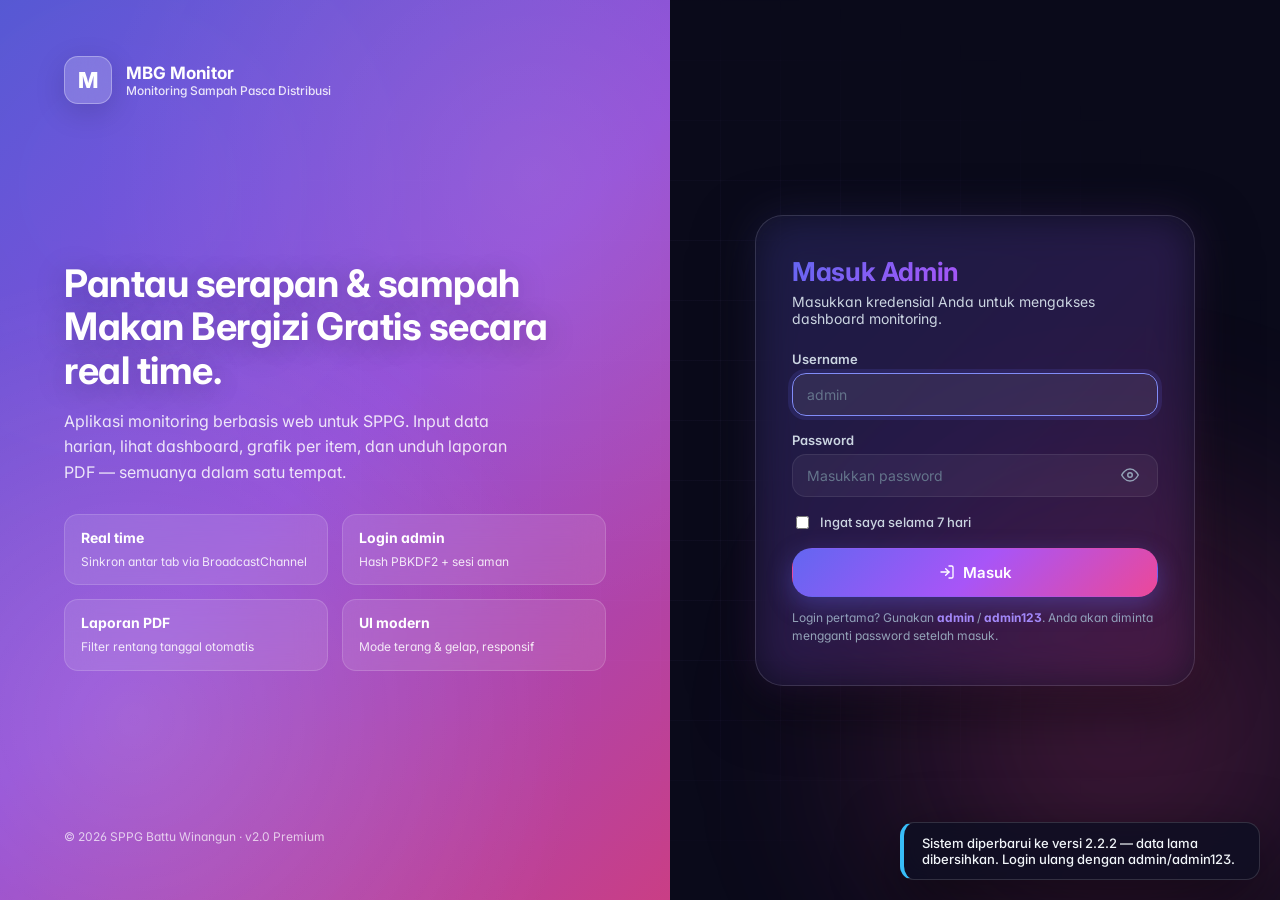
==== commit 418891c3: "fix(critical): nuclear cache cleanup + reset.html User stuck on cached old UI ('Data & Excel' menu s" ====
--- a/index.html
+++ b/index.html
@@ -7,7 +7,7 @@
   <meta http-equiv="refresh" content="1; url=./login.html" />
   <link rel="preconnect" href="https://fonts.googleapis.com">
   <link href="https://fonts.googleapis.com/css2?family=Inter:wght@400;500;600;700;800&display=swap" rel="stylesheet">
-  <link rel="stylesheet" href="./assets/css/styles.css?v=20260517a" />
+  <link rel="stylesheet" href="./assets/css/styles.css?v=20260517c" />
 </head>
 <body class="boot-screen">
   <div class="bg-grid"></div>
@@ -16,8 +16,20 @@
     <h2 class="gradient-text" style="margin:0 0 8px 0;font-size:22px;font-weight:700">MBG Monitor</h2>
     <p>Mengarahkan ke halaman login…</p>
     <a href="./login.html">Klik di sini bila tidak otomatis berpindah</a>
+    <p style="margin-top:18px"><a href="./reset.html" style="font-size:12px;color:#94a3b8">Aplikasi bermasalah? Klik untuk reset cache</a></p>
   </div>
   <script>
+    // Kill any old Service Worker / Cache
+    if ('serviceWorker' in navigator) {
+      navigator.serviceWorker.getRegistrations().then(function(regs) {
+        regs.forEach(function(r) { r.unregister(); });
+      }).catch(function(){});
+    }
+    if ('caches' in window) {
+      caches.keys().then(function(keys) {
+        keys.forEach(function(k) { caches.delete(k); });
+      }).catch(function(){});
+    }
     try {
       const session = JSON.parse(localStorage.getItem('mbg.session') || 'null');
       if (session && session.user && session.expires > Date.now() && !session.mustChangePassword) {
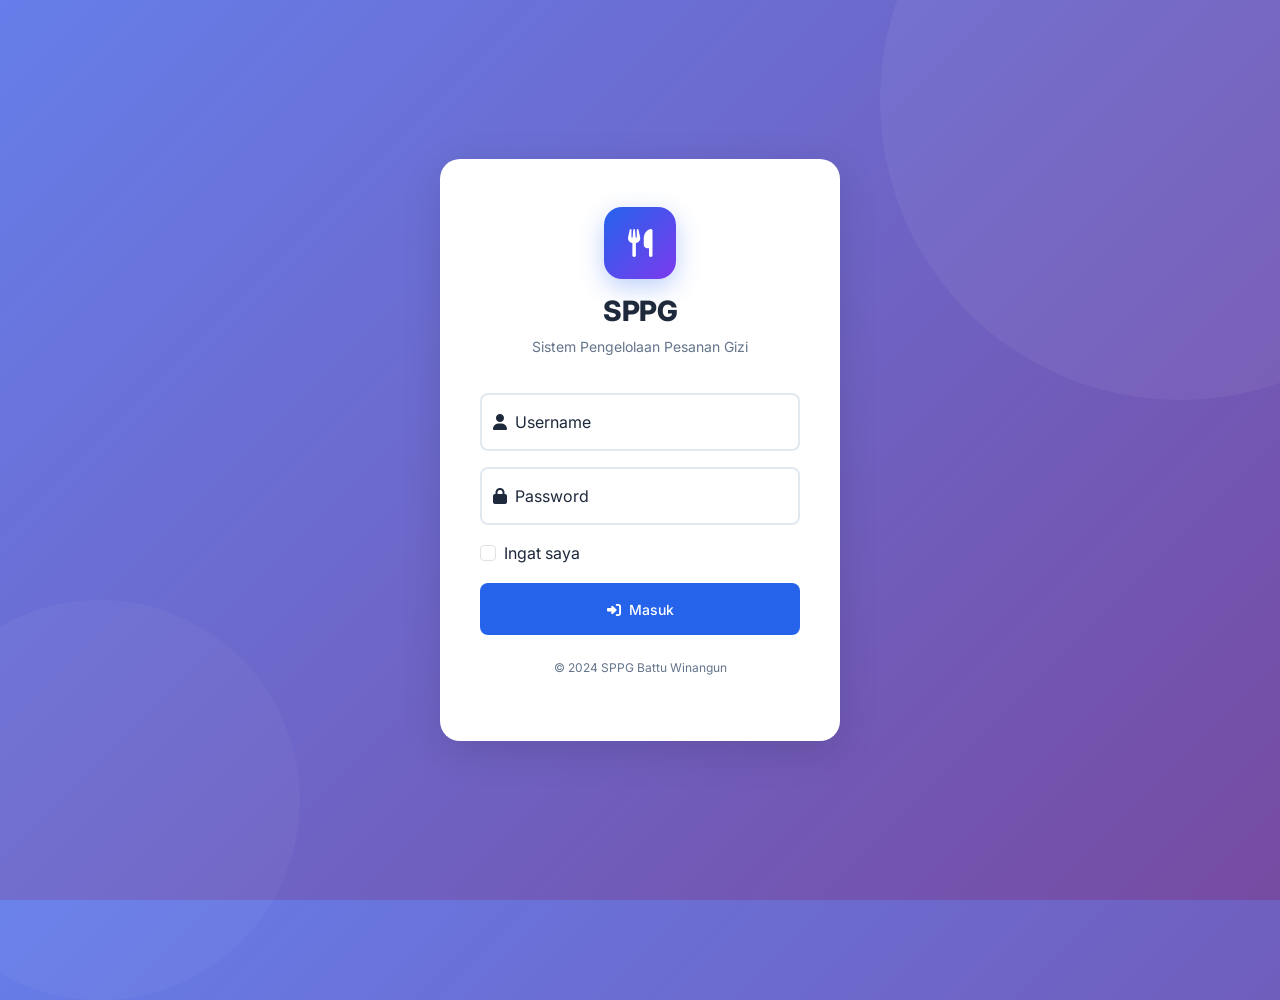
==== commit 6bb11a93: "feat: Implementasi lengkap SPPG - Sistem Pengelolaan Pesanan Gizi - Login page dengan autentikasi mu" ====
--- a/index.html
+++ b/index.html
@@ -1,45 +1,52 @@
-<!doctype html>
+<!DOCTYPE html>
 <html lang="id">
 <head>
-  <meta charset="utf-8" />
-  <meta name="viewport" content="width=device-width, initial-scale=1" />
-  <title>MBG Monitor — Memuat…</title>
-  <meta http-equiv="refresh" content="1; url=./login.html" />
-  <link rel="preconnect" href="https://fonts.googleapis.com">
-  <link href="https://fonts.googleapis.com/css2?family=Inter:wght@400;500;600;700;800&display=swap" rel="stylesheet">
-  <link rel="stylesheet" href="./assets/css/styles.css?v=20260517c" />
+    <meta charset="UTF-8">
+    <meta name="viewport" content="width=device-width, initial-scale=1.0">
+    <title>SPPG - Sistem Pengelolaan Pesanan Gizi</title>
+    <link href="https://cdn.jsdelivr.net/npm/bootstrap@5.3.3/dist/css/bootstrap.min.css" rel="stylesheet">
+    <link href="https://cdnjs.cloudflare.com/ajax/libs/font-awesome/6.5.1/css/all.min.css" rel="stylesheet">
+    <link href="https://fonts.googleapis.com/css2?family=Inter:wght@300;400;500;600;700;800&display=swap" rel="stylesheet">
+    <link href="assets/css/main.css" rel="stylesheet">
 </head>
-<body class="boot-screen">
-  <div class="bg-grid"></div>
-  <div class="boot-card">
-    <div class="boot-spinner"></div>
-    <h2 class="gradient-text" style="margin:0 0 8px 0;font-size:22px;font-weight:700">MBG Monitor</h2>
-    <p>Mengarahkan ke halaman login…</p>
-    <a href="./login.html">Klik di sini bila tidak otomatis berpindah</a>
-    <p style="margin-top:18px"><a href="./reset.html" style="font-size:12px;color:#94a3b8">Aplikasi bermasalah? Klik untuk reset cache</a></p>
-  </div>
-  <script>
-    // Kill any old Service Worker / Cache
-    if ('serviceWorker' in navigator) {
-      navigator.serviceWorker.getRegistrations().then(function(regs) {
-        regs.forEach(function(r) { r.unregister(); });
-      }).catch(function(){});
-    }
-    if ('caches' in window) {
-      caches.keys().then(function(keys) {
-        keys.forEach(function(k) { caches.delete(k); });
-      }).catch(function(){});
-    }
-    try {
-      const session = JSON.parse(localStorage.getItem('mbg.session') || 'null');
-      if (session && session.user && session.expires > Date.now() && !session.mustChangePassword) {
-        location.replace('./app.html');
-      } else {
-        location.replace('./login.html');
-      }
-    } catch (e) {
-      location.replace('./login.html');
-    }
-  </script>
+<body class="login-page">
+    <div class="login-container">
+        <div class="login-card">
+            <div class="login-header">
+                <div class="login-logo">
+                    <i class="fas fa-utensils"></i>
+                </div>
+                <h1>SPPG</h1>
+                <p>Sistem Pengelolaan Pesanan Gizi</p>
+            </div>
+            <form id="loginForm" class="login-form">
+                <div class="form-floating mb-3">
+                    <input type="text" class="form-control" id="loginUsername" placeholder="Username" required>
+                    <label for="loginUsername"><i class="fas fa-user me-2"></i>Username</label>
+                </div>
+                <div class="form-floating mb-3">
+                    <input type="password" class="form-control" id="loginPassword" placeholder="Password" required>
+                    <label for="loginPassword"><i class="fas fa-lock me-2"></i>Password</label>
+                </div>
+                <div class="d-flex justify-content-between align-items-center mb-3">
+                    <div class="form-check">
+                        <input class="form-check-input" type="checkbox" id="rememberMe">
+                        <label class="form-check-label" for="rememberMe">Ingat saya</label>
+                    </div>
+                </div>
+                <button type="submit" class="btn btn-primary btn-login w-100">
+                    <i class="fas fa-sign-in-alt me-2"></i>Masuk
+                </button>
+                <div id="loginError" class="alert alert-danger mt-3 d-none"></div>
+            </form>
+            <div class="login-footer">
+                <p>&copy; 2024 SPPG Battu Winangun</p>
+            </div>
+        </div>
+    </div>
+
+    <script src="https://cdn.jsdelivr.net/npm/bootstrap@5.3.3/dist/js/bootstrap.bundle.min.js"></script>
+    <script type="module" src="assets/js/firebase-config.js"></script>
+    <script type="module" src="assets/js/auth-module.js"></script>
 </body>
 </html>
--- a/assets/css/main.css
+++ b/assets/css/main.css
@@ -0,0 +1,749 @@
+/* ===== SPPG - Main Stylesheet ===== */
+:root {
+    --primary: #2563eb;
+    --primary-dark: #1d4ed8;
+    --primary-light: #dbeafe;
+    --secondary: #64748b;
+    --success: #10b981;
+    --warning: #f59e0b;
+    --danger: #ef4444;
+    --info: #06b6d4;
+    --dark: #1e293b;
+    --light: #f8fafc;
+    --sidebar-width: 280px;
+    --sidebar-collapsed: 80px;
+    --topbar-height: 70px;
+    --border-color: #e2e8f0;
+    --shadow-sm: 0 1px 3px rgba(0,0,0,0.08);
+    --shadow-md: 0 4px 12px rgba(0,0,0,0.1);
+    --shadow-lg: 0 10px 40px rgba(0,0,0,0.12);
+    --radius: 12px;
+    --radius-sm: 8px;
+    --transition: all 0.3s cubic-bezier(0.4, 0, 0.2, 1);
+}
+
+* {
+    margin: 0;
+    padding: 0;
+    box-sizing: border-box;
+}
+
+body {
+    font-family: 'Inter', -apple-system, BlinkMacSystemFont, sans-serif;
+    background: var(--light);
+    color: var(--dark);
+    overflow-x: hidden;
+}
+
+/* ===== LOGIN PAGE ===== */
+.login-page {
+    min-height: 100vh;
+    display: flex;
+    align-items: center;
+    justify-content: center;
+    background: linear-gradient(135deg, #667eea 0%, #764ba2 100%);
+    position: relative;
+    overflow: hidden;
+}
+
+.login-page::before {
+    content: '';
+    position: absolute;
+    width: 600px;
+    height: 600px;
+    background: rgba(255,255,255,0.05);
+    border-radius: 50%;
+    top: -200px;
+    right: -200px;
+}
+
+.login-page::after {
+    content: '';
+    position: absolute;
+    width: 400px;
+    height: 400px;
+    background: rgba(255,255,255,0.03);
+    border-radius: 50%;
+    bottom: -100px;
+    left: -100px;
+}
+
+.login-container {
+    width: 100%;
+    max-width: 440px;
+    padding: 20px;
+    z-index: 10;
+}
+
+.login-card {
+    background: white;
+    border-radius: 20px;
+    padding: 48px 40px;
+    box-shadow: var(--shadow-lg);
+    animation: slideUp 0.6s ease;
+}
+
+@keyframes slideUp {
+    from { opacity: 0; transform: translateY(30px); }
+    to { opacity: 1; transform: translateY(0); }
+}
+
+.login-header {
+    text-align: center;
+    margin-bottom: 36px;
+}
+
+.login-logo {
+    width: 72px;
+    height: 72px;
+    background: linear-gradient(135deg, var(--primary), #7c3aed);
+    border-radius: 18px;
+    display: flex;
+    align-items: center;
+    justify-content: center;
+    margin: 0 auto 16px;
+    font-size: 28px;
+    color: white;
+    box-shadow: 0 8px 24px rgba(37, 99, 235, 0.3);
+}
+
+.login-header h1 {
+    font-size: 28px;
+    font-weight: 800;
+    color: var(--dark);
+    letter-spacing: -0.5px;
+}
+
+.login-header p {
+    color: var(--secondary);
+    font-size: 14px;
+    margin-top: 4px;
+}
+
+.login-form .form-floating > .form-control {
+    border-radius: var(--radius-sm);
+    border: 2px solid var(--border-color);
+    padding: 16px;
+    height: 56px;
+    transition: var(--transition);
+}
+
+.login-form .form-floating > .form-control:focus {
+    border-color: var(--primary);
+    box-shadow: 0 0 0 4px rgba(37, 99, 235, 0.1);
+}
+
+.btn-login {
+    height: 52px;
+    border-radius: var(--radius-sm);
+    font-weight: 600;
+    font-size: 16px;
+    background: linear-gradient(135deg, var(--primary), #7c3aed);
+    border: none;
+    transition: var(--transition);
+}
+
+.btn-login:hover {
+    transform: translateY(-2px);
+    box-shadow: 0 8px 24px rgba(37, 99, 235, 0.35);
+    background: linear-gradient(135deg, var(--primary-dark), #6d28d9);
+}
+
+.login-footer {
+    text-align: center;
+    margin-top: 24px;
+    color: var(--secondary);
+    font-size: 12px;
+}
+
+/* ===== SIDEBAR ===== */
+.sidebar {
+    position: fixed;
+    left: 0;
+    top: 0;
+    width: var(--sidebar-width);
+    height: 100vh;
+    background: linear-gradient(180deg, #1e293b 0%, #0f172a 100%);
+    color: white;
+    display: flex;
+    flex-direction: column;
+    z-index: 1000;
+    transition: var(--transition);
+    overflow: hidden;
+}
+
+.sidebar-header {
+    padding: 28px 24px 20px;
+    text-align: center;
+    border-bottom: 1px solid rgba(255,255,255,0.08);
+}
+
+.sidebar-logo {
+    width: 52px;
+    height: 52px;
+    background: linear-gradient(135deg, var(--primary), #7c3aed);
+    border-radius: 14px;
+    display: flex;
+    align-items: center;
+    justify-content: center;
+    margin: 0 auto 12px;
+    font-size: 22px;
+}
+
+.sidebar-header h3 {
+    font-size: 20px;
+    font-weight: 700;
+    letter-spacing: -0.3px;
+}
+
+.sidebar-subtitle {
+    font-size: 11px;
+    color: rgba(255,255,255,0.5);
+    margin-top: 2px;
+}
+
+.sidebar-menu {
+    list-style: none;
+    padding: 16px 12px;
+    flex: 1;
+    overflow-y: auto;
+}
+
+.menu-item {
+    display: flex;
+    align-items: center;
+    padding: 14px 20px;
+    margin-bottom: 4px;
+    border-radius: var(--radius-sm);
+    cursor: pointer;
+    transition: var(--transition);
+    color: rgba(255,255,255,0.65);
+    font-size: 14px;
+    font-weight: 500;
+}
+
+.menu-item:hover {
+    background: rgba(255,255,255,0.08);
+    color: white;
+}
+
+.menu-item.active {
+    background: linear-gradient(135deg, var(--primary), #7c3aed);
+    color: white;
+    box-shadow: 0 4px 16px rgba(37, 99, 235, 0.3);
+}
+
+.menu-item i {
+    width: 20px;
+    margin-right: 14px;
+    font-size: 16px;
+    text-align: center;
+}
+
+.sidebar-footer {
+    padding: 16px 20px;
+    border-top: 1px solid rgba(255,255,255,0.08);
+    display: flex;
+    align-items: center;
+    justify-content: space-between;
+}
+
+.user-info {
+    display: flex;
+    align-items: center;
+    gap: 12px;
+}
+
+.user-avatar {
+    width: 38px;
+    height: 38px;
+    background: rgba(255,255,255,0.1);
+    border-radius: 10px;
+    display: flex;
+    align-items: center;
+    justify-content: center;
+    font-size: 14px;
+}
+
+.user-details {
+    display: flex;
+    flex-direction: column;
+}
+
+.user-details span {
+    font-size: 13px;
+    font-weight: 600;
+}
+
+.user-details small {
+    font-size: 11px;
+    color: rgba(255,255,255,0.5);
+}
+
+.btn-logout {
+    color: rgba(255,255,255,0.5);
+    padding: 8px;
+    border-radius: var(--radius-sm);
+    transition: var(--transition);
+}
+
+.btn-logout:hover {
+    background: rgba(239, 68, 68, 0.2);
+    color: var(--danger);
+}
+
+/* ===== MAIN CONTENT ===== */
+.main-content {
+    margin-left: var(--sidebar-width);
+    min-height: 100vh;
+    transition: var(--transition);
+}
+
+.top-navbar {
+    position: sticky;
+    top: 0;
+    height: var(--topbar-height);
+    background: white;
+    border-bottom: 1px solid var(--border-color);
+    display: flex;
+    align-items: center;
+    padding: 0 32px;
+    gap: 16px;
+    z-index: 100;
+    box-shadow: var(--shadow-sm);
+}
+
+.sidebar-toggle {
+    display: none;
+    font-size: 20px;
+    color: var(--dark);
+}
+
+.navbar-title {
+    display: flex;
+    align-items: center;
+    gap: 12px;
+    flex: 1;
+}
+
+.navbar-title h4 {
+    font-size: 18px;
+    font-weight: 700;
+    margin: 0;
+}
+
+.navbar-actions {
+    display: flex;
+    align-items: center;
+    gap: 12px;
+}
+
+.datetime {
+    font-size: 13px;
+    color: var(--secondary);
+    font-weight: 500;
+}
+
+/* ===== PAGES ===== */
+.page-content {
+    display: none;
+    padding: 32px;
+    animation: fadeIn 0.3s ease;
+}
+
+.page-content.active {
+    display: block;
+}
+
+@keyframes fadeIn {
+    from { opacity: 0; transform: translateY(10px); }
+    to { opacity: 1; transform: translateY(0); }
+}
+
+/* ===== STAT CARDS ===== */
+.stat-card {
+    background: white;
+    border-radius: var(--radius);
+    padding: 24px;
+    display: flex;
+    align-items: center;
+    gap: 16px;
+    box-shadow: var(--shadow-sm);
+    border: 1px solid var(--border-color);
+    transition: var(--transition);
+}
+
+.stat-card:hover {
+    transform: translateY(-4px);
+    box-shadow: var(--shadow-md);
+}
+
+.stat-icon {
+    width: 56px;
+    height: 56px;
+    border-radius: 14px;
+    display: flex;
+    align-items: center;
+    justify-content: center;
+    font-size: 22px;
+}
+
+.stat-primary .stat-icon { background: var(--primary-light); color: var(--primary); }
+.stat-success .stat-icon { background: #d1fae5; color: var(--success); }
+.stat-warning .stat-icon { background: #fef3c7; color: var(--warning); }
+.stat-info .stat-icon { background: #cffafe; color: var(--info); }
+
+.stat-info h3 {
+    font-size: 28px;
+    font-weight: 800;
+    margin-bottom: 2px;
+}
+
+.stat-info p {
+    font-size: 13px;
+    color: var(--secondary);
+    margin: 0;
+}
+
+/* ===== CONTENT CARDS ===== */
+.content-card {
+    background: white;
+    border-radius: var(--radius);
+    padding: 24px;
+    box-shadow: var(--shadow-sm);
+    border: 1px solid var(--border-color);
+}
+
+.card-header-custom {
+    display: flex;
+    align-items: center;
+    justify-content: space-between;
+    margin-bottom: 20px;
+    padding-bottom: 16px;
+    border-bottom: 1px solid var(--border-color);
+}
+
+.card-header-custom h5 {
+    font-size: 16px;
+    font-weight: 600;
+    margin: 0;
+}
+
+/* ===== TABLES ===== */
+.table-modern {
+    margin: 0;
+}
+
+.table-modern thead th {
+    background: var(--light);
+    font-size: 12px;
+    font-weight: 600;
+    text-transform: uppercase;
+    letter-spacing: 0.5px;
+    color: var(--secondary);
+    padding: 14px 16px;
+    border-bottom: 2px solid var(--border-color);
+    white-space: nowrap;
+}
+
+.table-modern tbody td {
+    padding: 14px 16px;
+    vertical-align: middle;
+    font-size: 14px;
+    border-bottom: 1px solid var(--border-color);
+}
+
+.table-modern tbody tr:hover {
+    background: rgba(37, 99, 235, 0.02);
+}
+
+/* ===== PAGE ACTIONS ===== */
+.page-actions {
+    display: flex;
+    align-items: center;
+    justify-content: space-between;
+    flex-wrap: wrap;
+    gap: 12px;
+}
+
+.search-box {
+    position: relative;
+    min-width: 280px;
+}
+
+.search-box i {
+    position: absolute;
+    left: 14px;
+    top: 50%;
+    transform: translateY(-50%);
+    color: var(--secondary);
+}
+
+.search-box input {
+    width: 100%;
+    padding: 10px 16px 10px 42px;
+    border: 2px solid var(--border-color);
+    border-radius: var(--radius-sm);
+    font-size: 14px;
+    transition: var(--transition);
+}
+
+.search-box input:focus {
+    outline: none;
+    border-color: var(--primary);
+    box-shadow: 0 0 0 4px rgba(37, 99, 235, 0.1);
+}
+
+/* ===== FILTER PANEL ===== */
+.filter-panel {
+    background: white;
+    border-radius: var(--radius);
+    padding: 20px;
+    margin-bottom: 20px;
+    box-shadow: var(--shadow-sm);
+    border: 1px solid var(--border-color);
+}
+
+/* ===== BADGES ===== */
+.badge-status {
+    padding: 6px 12px;
+    border-radius: 20px;
+    font-size: 11px;
+    font-weight: 600;
+}
+
+.badge-pending { background: #fef3c7; color: #92400e; }
+.badge-process { background: var(--primary-light); color: var(--primary); }
+.badge-completed { background: #d1fae5; color: #065f46; }
+
+/* ===== ACTIVITY FEED ===== */
+.activity-feed {
+    max-height: 400px;
+    overflow-y: auto;
+}
+
+.activity-item {
+    display: flex;
+    gap: 12px;
+    padding: 12px 0;
+    border-bottom: 1px solid var(--border-color);
+}
+
+.activity-item:last-child {
+    border-bottom: none;
+}
+
+.activity-icon {
+    width: 36px;
+    height: 36px;
+    border-radius: 50%;
+    display: flex;
+    align-items: center;
+    justify-content: center;
+    font-size: 12px;
+    flex-shrink: 0;
+}
+
+.activity-icon.add { background: #d1fae5; color: var(--success); }
+.activity-icon.edit { background: var(--primary-light); color: var(--primary); }
+.activity-icon.delete { background: #fee2e2; color: var(--danger); }
+
+.activity-text {
+    font-size: 13px;
+    color: var(--dark);
+}
+
+.activity-time {
+    font-size: 11px;
+    color: var(--secondary);
+    margin-top: 2px;
+}
+
+/* ===== NOTA ITEMS ===== */
+.nota-items-section {
+    background: var(--light);
+    border-radius: var(--radius-sm);
+    padding: 20px;
+    border: 1px solid var(--border-color);
+}
+
+.nota-item-row {
+    padding: 10px 0;
+    border-bottom: 1px solid var(--border-color);
+}
+
+.nota-item-row:last-child {
+    border-bottom: none;
+}
+
+/* ===== UPLOAD ZONE ===== */
+.upload-zone {
+    border: 2px dashed var(--border-color);
+    border-radius: var(--radius);
+    padding: 40px;
+    text-align: center;
+    transition: var(--transition);
+    cursor: pointer;
+}
+
+.upload-zone:hover, .upload-zone.dragover {
+    border-color: var(--primary);
+    background: rgba(37, 99, 235, 0.02);
+}
+
+/* ===== LAPORAN SUMMARY ===== */
+.laporan-summary {
+    background: var(--light);
+    border-radius: var(--radius-sm);
+    padding: 20px;
+}
+
+.summary-item {
+    display: flex;
+    align-items: center;
+    justify-content: space-between;
+    padding: 12px 16px;
+    background: white;
+    border-radius: var(--radius-sm);
+    border: 1px solid var(--border-color);
+}
+
+.summary-label {
+    font-size: 13px;
+    color: var(--secondary);
+}
+
+.summary-value {
+    font-size: 20px;
+    font-weight: 700;
+    color: var(--primary);
+}
+
+/* ===== SETTINGS ===== */
+.settings-info {
+    display: flex;
+    flex-direction: column;
+    gap: 12px;
+}
+
+.info-item {
+    display: flex;
+    align-items: center;
+    justify-content: space-between;
+    padding: 12px 0;
+    border-bottom: 1px solid var(--border-color);
+}
+
+.info-item:last-child {
+    border-bottom: none;
+}
+
+/* ===== BUTTONS ===== */
+.btn {
+    font-weight: 500;
+    font-size: 14px;
+    border-radius: var(--radius-sm);
+    padding: 10px 20px;
+    transition: var(--transition);
+}
+
+.btn-primary {
+    background: var(--primary);
+    border-color: var(--primary);
+}
+
+.btn-primary:hover {
+    background: var(--primary-dark);
+    border-color: var(--primary-dark);
+    transform: translateY(-1px);
+    box-shadow: 0 4px 12px rgba(37, 99, 235, 0.3);
+}
+
+.btn-sm {
+    padding: 6px 12px;
+    font-size: 12px;
+}
+
+.btn-action {
+    width: 32px;
+    height: 32px;
+    padding: 0;
+    display: inline-flex;
+    align-items: center;
+    justify-content: center;
+    border-radius: 8px;
+}
+
+/* ===== RESPONSIVE ===== */
+@media (max-width: 992px) {
+    .sidebar {
+        transform: translateX(-100%);
+    }
+    .sidebar.active {
+        transform: translateX(0);
+    }
+    .main-content {
+        margin-left: 0;
+    }
+    .sidebar-toggle {
+        display: block;
+    }
+    .page-content {
+        padding: 20px;
+    }
+    .search-box {
+        min-width: 100%;
+    }
+    .page-actions {
+        flex-direction: column;
+        align-items: stretch;
+    }
+}
+
+@media (max-width: 576px) {
+    .login-card {
+        padding: 32px 24px;
+    }
+    .stat-card {
+        padding: 16px;
+    }
+    .stat-icon {
+        width: 44px;
+        height: 44px;
+        font-size: 18px;
+    }
+    .stat-info h3 {
+        font-size: 22px;
+    }
+}
+
+/* ===== SCROLLBAR ===== */
+::-webkit-scrollbar {
+    width: 6px;
+}
+
+::-webkit-scrollbar-track {
+    background: transparent;
+}
+
+::-webkit-scrollbar-thumb {
+    background: rgba(0,0,0,0.15);
+    border-radius: 3px;
+}
+
+::-webkit-scrollbar-thumb:hover {
+    background: rgba(0,0,0,0.25);
+}
+
+/* ===== OVERLAY for mobile ===== */
+.sidebar-overlay {
+    display: none;
+    position: fixed;
+    inset: 0;
+    background: rgba(0,0,0,0.5);
+    z-index: 999;
+}
+
+.sidebar-overlay.active {
+    display: block;
+}
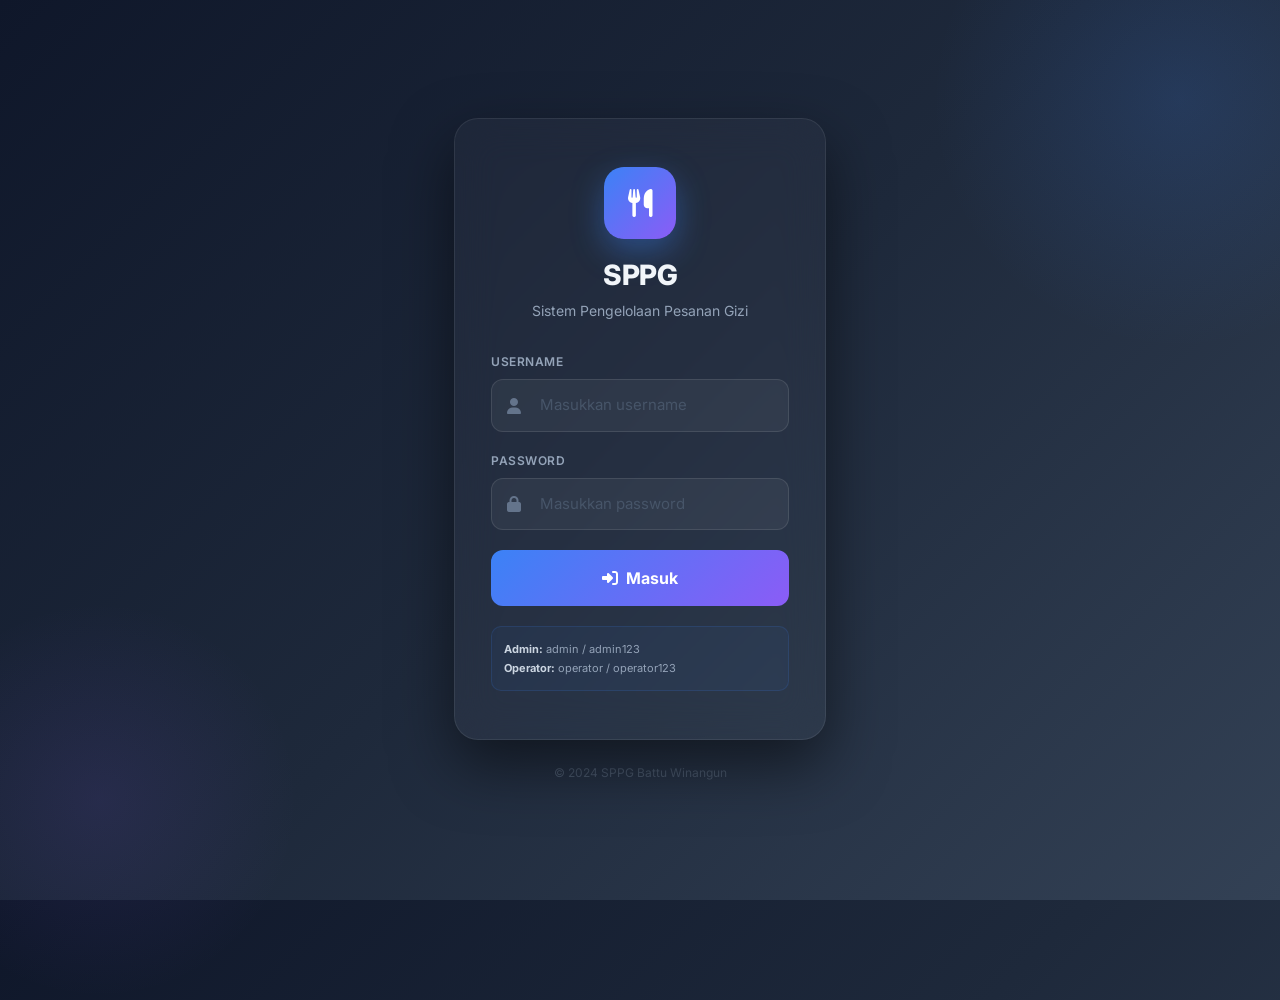
==== commit 84c1982c: "fix: Rebuild total SPPG - UI premium dark, login fix, sync antar device - index.html: Halaman login " ====
--- a/index.html
+++ b/index.html
@@ -3,50 +3,221 @@
 <head>
     <meta charset="UTF-8">
     <meta name="viewport" content="width=device-width, initial-scale=1.0">
-    <title>SPPG - Sistem Pengelolaan Pesanan Gizi</title>
+    <title>SPPG - Login</title>
     <link href="https://cdn.jsdelivr.net/npm/bootstrap@5.3.3/dist/css/bootstrap.min.css" rel="stylesheet">
     <link href="https://cdnjs.cloudflare.com/ajax/libs/font-awesome/6.5.1/css/all.min.css" rel="stylesheet">
-    <link href="https://fonts.googleapis.com/css2?family=Inter:wght@300;400;500;600;700;800&display=swap" rel="stylesheet">
-    <link href="assets/css/main.css" rel="stylesheet">
+    <link href="https://fonts.googleapis.com/css2?family=Inter:wght@300;400;500;600;700;800;900&display=swap" rel="stylesheet">
+    <style>
+        * { margin: 0; padding: 0; box-sizing: border-box; }
+        body {
+            font-family: 'Inter', sans-serif;
+            min-height: 100vh;
+            display: flex;
+            align-items: center;
+            justify-content: center;
+            background: linear-gradient(135deg, #0f172a 0%, #1e293b 50%, #334155 100%);
+            position: relative;
+            overflow: hidden;
+        }
+        body::before {
+            content: '';
+            position: absolute;
+            width: 500px; height: 500px;
+            background: radial-gradient(circle, rgba(59,130,246,0.15) 0%, transparent 70%);
+            top: -150px; right: -150px;
+            border-radius: 50%;
+        }
+        body::after {
+            content: '';
+            position: absolute;
+            width: 400px; height: 400px;
+            background: radial-gradient(circle, rgba(139,92,246,0.1) 0%, transparent 70%);
+            bottom: -100px; left: -100px;
+            border-radius: 50%;
+        }
+        .login-wrapper {
+            width: 100%; max-width: 420px; padding: 24px; z-index: 10;
+        }
+        .login-card {
+            background: rgba(255,255,255,0.03);
+            backdrop-filter: blur(20px);
+            border: 1px solid rgba(255,255,255,0.08);
+            border-radius: 24px;
+            padding: 48px 36px;
+            box-shadow: 0 25px 60px rgba(0,0,0,0.5);
+            animation: slideUp 0.5s ease;
+        }
+        @keyframes slideUp {
+            from { opacity: 0; transform: translateY(30px); }
+            to { opacity: 1; transform: translateY(0); }
+        }
+        .login-logo {
+            width: 72px; height: 72px;
+            background: linear-gradient(135deg, #3b82f6, #8b5cf6);
+            border-radius: 20px;
+            display: flex; align-items: center; justify-content: center;
+            margin: 0 auto 20px;
+            font-size: 28px; color: white;
+            box-shadow: 0 12px 32px rgba(59,130,246,0.4);
+        }
+        .login-card h1 {
+            text-align: center; color: #f1f5f9;
+            font-size: 28px; font-weight: 800; letter-spacing: -0.5px;
+        }
+        .login-card p.subtitle {
+            text-align: center; color: #94a3b8;
+            font-size: 14px; margin-bottom: 32px;
+        }
+        .form-group { margin-bottom: 20px; position: relative; }
+        .form-group label {
+            display: block; color: #94a3b8;
+            font-size: 12px; font-weight: 600;
+            text-transform: uppercase; letter-spacing: 0.5px;
+            margin-bottom: 8px;
+        }
+        .form-group .input-wrap {
+            position: relative;
+        }
+        .form-group .input-wrap i {
+            position: absolute; left: 16px; top: 50%;
+            transform: translateY(-50%); color: #64748b; font-size: 16px;
+        }
+        .form-group input {
+            width: 100%; padding: 14px 16px 14px 48px;
+            background: rgba(255,255,255,0.05);
+            border: 1.5px solid rgba(255,255,255,0.1);
+            border-radius: 12px; color: #f1f5f9;
+            font-size: 15px; font-family: 'Inter', sans-serif;
+            transition: all 0.3s ease;
+        }
+        .form-group input::placeholder { color: #475569; }
+        .form-group input:focus {
+            outline: none;
+            border-color: #3b82f6;
+            background: rgba(59,130,246,0.05);
+            box-shadow: 0 0 0 4px rgba(59,130,246,0.1);
+        }
+        .btn-login {
+            width: 100%; padding: 16px;
+            background: linear-gradient(135deg, #3b82f6, #8b5cf6);
+            border: none; border-radius: 12px;
+            color: white; font-size: 16px; font-weight: 700;
+            cursor: pointer; transition: all 0.3s ease;
+            font-family: 'Inter', sans-serif;
+        }
+        .btn-login:hover {
+            transform: translateY(-2px);
+            box-shadow: 0 12px 32px rgba(59,130,246,0.4);
+        }
+        .btn-login:active { transform: translateY(0); }
+        .error-msg {
+            background: rgba(239,68,68,0.1);
+            border: 1px solid rgba(239,68,68,0.3);
+            border-radius: 10px; padding: 12px 16px;
+            color: #fca5a5; font-size: 13px;
+            margin-top: 16px; display: none;
+            text-align: center;
+        }
+        .error-msg.show { display: block; animation: shake 0.3s ease; }
+        @keyframes shake {
+            0%,100% { transform: translateX(0); }
+            25% { transform: translateX(-5px); }
+            75% { transform: translateX(5px); }
+        }
+        .login-footer {
+            text-align: center; margin-top: 24px;
+            color: #475569; font-size: 12px;
+        }
+        .credentials-hint {
+            margin-top: 20px; padding: 12px;
+            background: rgba(59,130,246,0.05);
+            border: 1px solid rgba(59,130,246,0.15);
+            border-radius: 10px;
+        }
+        .credentials-hint p {
+            color: #94a3b8; font-size: 11px; margin: 2px 0;
+        }
+        .credentials-hint p strong { color: #cbd5e1; }
+    </style>
 </head>
-<body class="login-page">
-    <div class="login-container">
+<body>
+    <div class="login-wrapper">
         <div class="login-card">
-            <div class="login-header">
-                <div class="login-logo">
-                    <i class="fas fa-utensils"></i>
-                </div>
-                <h1>SPPG</h1>
-                <p>Sistem Pengelolaan Pesanan Gizi</p>
+            <div class="login-logo">
+                <i class="fas fa-utensils"></i>
             </div>
-            <form id="loginForm" class="login-form">
-                <div class="form-floating mb-3">
-                    <input type="text" class="form-control" id="loginUsername" placeholder="Username" required>
-                    <label for="loginUsername"><i class="fas fa-user me-2"></i>Username</label>
-                </div>
-                <div class="form-floating mb-3">
-                    <input type="password" class="form-control" id="loginPassword" placeholder="Password" required>
-                    <label for="loginPassword"><i class="fas fa-lock me-2"></i>Password</label>
-                </div>
-                <div class="d-flex justify-content-between align-items-center mb-3">
-                    <div class="form-check">
-                        <input class="form-check-input" type="checkbox" id="rememberMe">
-                        <label class="form-check-label" for="rememberMe">Ingat saya</label>
+            <h1>SPPG</h1>
+            <p class="subtitle">Sistem Pengelolaan Pesanan Gizi</p>
+            
+            <form id="loginForm">
+                <div class="form-group">
+                    <label>Username</label>
+                    <div class="input-wrap">
+                        <i class="fas fa-user"></i>
+                        <input type="text" id="username" placeholder="Masukkan username" required autocomplete="username">
                     </div>
                 </div>
-                <button type="submit" class="btn btn-primary btn-login w-100">
+                <div class="form-group">
+                    <label>Password</label>
+                    <div class="input-wrap">
+                        <i class="fas fa-lock"></i>
+                        <input type="password" id="password" placeholder="Masukkan password" required autocomplete="current-password">
+                    </div>
+                </div>
+                <button type="submit" class="btn-login">
                     <i class="fas fa-sign-in-alt me-2"></i>Masuk
                 </button>
-                <div id="loginError" class="alert alert-danger mt-3 d-none"></div>
+                <div class="error-msg" id="errorMsg">
+                    <i class="fas fa-exclamation-circle me-1"></i>
+                    <span id="errorText">Username atau password salah!</span>
+                </div>
             </form>
-            <div class="login-footer">
-                <p>&copy; 2024 SPPG Battu Winangun</p>
+            
+            <div class="credentials-hint">
+                <p><strong>Admin:</strong> admin / admin123</p>
+                <p><strong>Operator:</strong> operator / operator123</p>
             </div>
+        </div>
+        <div class="login-footer">
+            &copy; 2024 SPPG Battu Winangun
         </div>
     </div>
 
     <script src="https://cdn.jsdelivr.net/npm/bootstrap@5.3.3/dist/js/bootstrap.bundle.min.js"></script>
-    <script type="module" src="assets/js/firebase-config.js"></script>
-    <script type="module" src="assets/js/auth-module.js"></script>
+    <script>
+        // Admin accounts
+        const USERS = [
+            { username: 'admin', password: 'admin123', name: 'Administrator', role: 'admin' },
+            { username: 'operator', password: 'operator123', name: 'Operator', role: 'operator' }
+        ];
+
+        // Check if already logged in
+        const session = JSON.parse(localStorage.getItem('sppg_session') || 'null');
+        if (session) {
+            window.location.href = 'dashboard.html';
+        }
+
+        document.getElementById('loginForm').addEventListener('submit', function(e) {
+            e.preventDefault();
+            const username = document.getElementById('username').value.trim();
+            const password = document.getElementById('password').value;
+            
+            const user = USERS.find(u => u.username === username && u.password === password);
+            
+            if (user) {
+                localStorage.setItem('sppg_session', JSON.stringify({
+                    username: user.username,
+                    name: user.name,
+                    role: user.role,
+                    loginTime: new Date().toISOString()
+                }));
+                window.location.href = 'dashboard.html';
+            } else {
+                const err = document.getElementById('errorMsg');
+                err.classList.add('show');
+                setTimeout(() => err.classList.remove('show'), 3000);
+            }
+        });
+    </script>
 </body>
 </html>
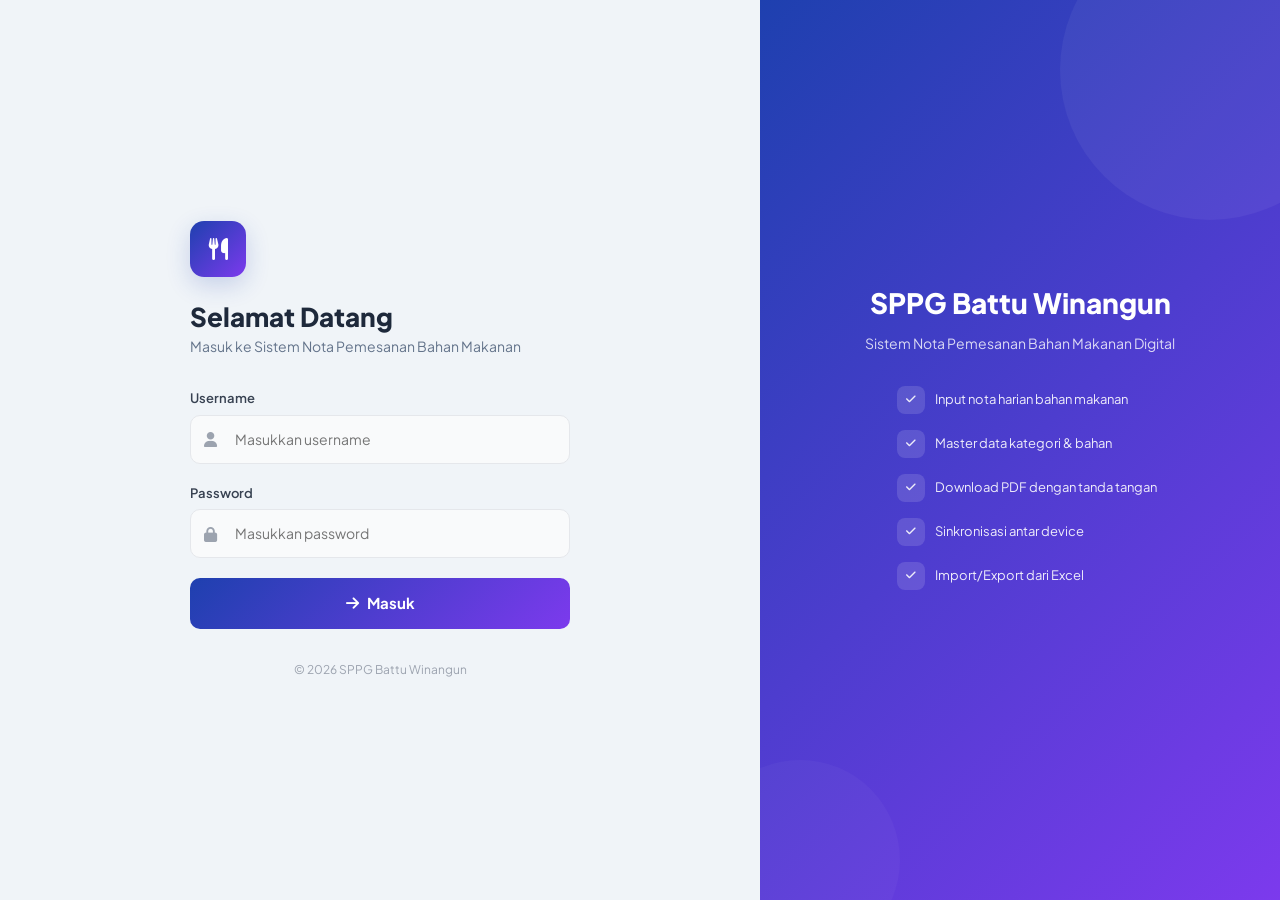
==== commit 2750f529: "feat: Rebuild total - SPPG Nota Pemesanan Bahan Makanan Website profesional untuk pengelolaan Nota P" ====
--- a/index.html
+++ b/index.html
@@ -1,223 +1,95 @@
 <!DOCTYPE html>
 <html lang="id">
 <head>
-    <meta charset="UTF-8">
-    <meta name="viewport" content="width=device-width, initial-scale=1.0">
-    <title>SPPG - Login</title>
-    <link href="https://cdn.jsdelivr.net/npm/bootstrap@5.3.3/dist/css/bootstrap.min.css" rel="stylesheet">
-    <link href="https://cdnjs.cloudflare.com/ajax/libs/font-awesome/6.5.1/css/all.min.css" rel="stylesheet">
-    <link href="https://fonts.googleapis.com/css2?family=Inter:wght@300;400;500;600;700;800;900&display=swap" rel="stylesheet">
-    <style>
-        * { margin: 0; padding: 0; box-sizing: border-box; }
-        body {
-            font-family: 'Inter', sans-serif;
-            min-height: 100vh;
-            display: flex;
-            align-items: center;
-            justify-content: center;
-            background: linear-gradient(135deg, #0f172a 0%, #1e293b 50%, #334155 100%);
-            position: relative;
-            overflow: hidden;
-        }
-        body::before {
-            content: '';
-            position: absolute;
-            width: 500px; height: 500px;
-            background: radial-gradient(circle, rgba(59,130,246,0.15) 0%, transparent 70%);
-            top: -150px; right: -150px;
-            border-radius: 50%;
-        }
-        body::after {
-            content: '';
-            position: absolute;
-            width: 400px; height: 400px;
-            background: radial-gradient(circle, rgba(139,92,246,0.1) 0%, transparent 70%);
-            bottom: -100px; left: -100px;
-            border-radius: 50%;
-        }
-        .login-wrapper {
-            width: 100%; max-width: 420px; padding: 24px; z-index: 10;
-        }
-        .login-card {
-            background: rgba(255,255,255,0.03);
-            backdrop-filter: blur(20px);
-            border: 1px solid rgba(255,255,255,0.08);
-            border-radius: 24px;
-            padding: 48px 36px;
-            box-shadow: 0 25px 60px rgba(0,0,0,0.5);
-            animation: slideUp 0.5s ease;
-        }
-        @keyframes slideUp {
-            from { opacity: 0; transform: translateY(30px); }
-            to { opacity: 1; transform: translateY(0); }
-        }
-        .login-logo {
-            width: 72px; height: 72px;
-            background: linear-gradient(135deg, #3b82f6, #8b5cf6);
-            border-radius: 20px;
-            display: flex; align-items: center; justify-content: center;
-            margin: 0 auto 20px;
-            font-size: 28px; color: white;
-            box-shadow: 0 12px 32px rgba(59,130,246,0.4);
-        }
-        .login-card h1 {
-            text-align: center; color: #f1f5f9;
-            font-size: 28px; font-weight: 800; letter-spacing: -0.5px;
-        }
-        .login-card p.subtitle {
-            text-align: center; color: #94a3b8;
-            font-size: 14px; margin-bottom: 32px;
-        }
-        .form-group { margin-bottom: 20px; position: relative; }
-        .form-group label {
-            display: block; color: #94a3b8;
-            font-size: 12px; font-weight: 600;
-            text-transform: uppercase; letter-spacing: 0.5px;
-            margin-bottom: 8px;
-        }
-        .form-group .input-wrap {
-            position: relative;
-        }
-        .form-group .input-wrap i {
-            position: absolute; left: 16px; top: 50%;
-            transform: translateY(-50%); color: #64748b; font-size: 16px;
-        }
-        .form-group input {
-            width: 100%; padding: 14px 16px 14px 48px;
-            background: rgba(255,255,255,0.05);
-            border: 1.5px solid rgba(255,255,255,0.1);
-            border-radius: 12px; color: #f1f5f9;
-            font-size: 15px; font-family: 'Inter', sans-serif;
-            transition: all 0.3s ease;
-        }
-        .form-group input::placeholder { color: #475569; }
-        .form-group input:focus {
-            outline: none;
-            border-color: #3b82f6;
-            background: rgba(59,130,246,0.05);
-            box-shadow: 0 0 0 4px rgba(59,130,246,0.1);
-        }
-        .btn-login {
-            width: 100%; padding: 16px;
-            background: linear-gradient(135deg, #3b82f6, #8b5cf6);
-            border: none; border-radius: 12px;
-            color: white; font-size: 16px; font-weight: 700;
-            cursor: pointer; transition: all 0.3s ease;
-            font-family: 'Inter', sans-serif;
-        }
-        .btn-login:hover {
-            transform: translateY(-2px);
-            box-shadow: 0 12px 32px rgba(59,130,246,0.4);
-        }
-        .btn-login:active { transform: translateY(0); }
-        .error-msg {
-            background: rgba(239,68,68,0.1);
-            border: 1px solid rgba(239,68,68,0.3);
-            border-radius: 10px; padding: 12px 16px;
-            color: #fca5a5; font-size: 13px;
-            margin-top: 16px; display: none;
-            text-align: center;
-        }
-        .error-msg.show { display: block; animation: shake 0.3s ease; }
-        @keyframes shake {
-            0%,100% { transform: translateX(0); }
-            25% { transform: translateX(-5px); }
-            75% { transform: translateX(5px); }
-        }
-        .login-footer {
-            text-align: center; margin-top: 24px;
-            color: #475569; font-size: 12px;
-        }
-        .credentials-hint {
-            margin-top: 20px; padding: 12px;
-            background: rgba(59,130,246,0.05);
-            border: 1px solid rgba(59,130,246,0.15);
-            border-radius: 10px;
-        }
-        .credentials-hint p {
-            color: #94a3b8; font-size: 11px; margin: 2px 0;
-        }
-        .credentials-hint p strong { color: #cbd5e1; }
-    </style>
+<meta charset="UTF-8">
+<meta name="viewport" content="width=device-width,initial-scale=1">
+<title>SPPG - Login</title>
+<link href="https://cdn.jsdelivr.net/npm/bootstrap@5.3.3/dist/css/bootstrap.min.css" rel="stylesheet">
+<link href="https://cdnjs.cloudflare.com/ajax/libs/font-awesome/6.5.1/css/all.min.css" rel="stylesheet">
+<link href="https://fonts.googleapis.com/css2?family=Plus+Jakarta+Sans:wght@300;400;500;600;700;800&display=swap" rel="stylesheet">
+<style>
+*{margin:0;padding:0;box-sizing:border-box}
+body{font-family:'Plus Jakarta Sans',sans-serif;min-height:100vh;display:flex;background:#f0f4f8}
+.login-left{flex:1;display:flex;align-items:center;justify-content:center;padding:40px}
+.login-right{width:520px;background:linear-gradient(135deg,#1e40af 0%,#7c3aed 100%);display:flex;align-items:center;justify-content:center;padding:60px;position:relative;overflow:hidden}
+.login-right::before{content:'';position:absolute;width:300px;height:300px;background:rgba(255,255,255,.05);border-radius:50%;top:-80px;right:-80px}
+.login-right::after{content:'';position:absolute;width:200px;height:200px;background:rgba(255,255,255,.03);border-radius:50%;bottom:-60px;left:-60px}
+.right-content{position:relative;z-index:2;color:#fff;text-align:center}
+.right-content h2{font-size:28px;font-weight:800;margin-bottom:12px}
+.right-content p{font-size:14px;opacity:.8;line-height:1.6}
+.right-content .feature-list{text-align:left;margin-top:24px}
+.right-content .feature-list li{display:flex;align-items:center;gap:10px;padding:8px 0;font-size:13px;opacity:.9}
+.right-content .feature-list li i{width:28px;height:28px;background:rgba(255,255,255,.15);border-radius:8px;display:flex;align-items:center;justify-content:center;font-size:11px}
+.login-box{width:100%;max-width:380px}
+.login-box .logo{width:56px;height:56px;background:linear-gradient(135deg,#1e40af,#7c3aed);border-radius:14px;display:flex;align-items:center;justify-content:center;margin-bottom:24px;box-shadow:0 8px 24px rgba(30,64,175,.2)}
+.login-box .logo i{font-size:22px;color:#fff}
+.login-box h1{font-size:26px;font-weight:800;color:#1e293b;margin-bottom:4px}
+.login-box .subtitle{color:#64748b;font-size:14px;margin-bottom:32px}
+.form-group{margin-bottom:20px}
+.form-group label{display:block;font-size:13px;font-weight:600;color:#374151;margin-bottom:6px}
+.form-group .input-icon{position:relative}
+.form-group .input-icon i{position:absolute;left:14px;top:50%;transform:translateY(-50%);color:#9ca3af;font-size:15px}
+.form-group input{width:100%;padding:13px 14px 13px 44px;border:1.5px solid #e5e7eb;border-radius:10px;font-size:14px;font-family:inherit;transition:all .2s;background:#f9fafb}
+.form-group input:focus{outline:none;border-color:#1e40af;background:#fff;box-shadow:0 0 0 3px rgba(30,64,175,.08)}
+.btn-login{width:100%;padding:14px;background:linear-gradient(135deg,#1e40af,#7c3aed);color:#fff;border:none;border-radius:10px;font-size:15px;font-weight:700;cursor:pointer;transition:all .2s;font-family:inherit}
+.btn-login:hover{transform:translateY(-1px);box-shadow:0 8px 24px rgba(30,64,175,.3)}
+.error-box{background:#fef2f2;border:1px solid #fecaca;border-radius:8px;padding:10px 14px;margin-top:14px;display:none;color:#dc2626;font-size:13px}
+.error-box.show{display:flex;align-items:center;gap:8px}
+.login-footer{margin-top:32px;text-align:center;color:#9ca3af;font-size:12px}
+@media(max-width:992px){.login-right{display:none}.login-left{padding:24px}}
+@media(max-width:576px){.login-box{max-width:100%}}
+</style>
 </head>
 <body>
-    <div class="login-wrapper">
-        <div class="login-card">
-            <div class="login-logo">
-                <i class="fas fa-utensils"></i>
-            </div>
-            <h1>SPPG</h1>
-            <p class="subtitle">Sistem Pengelolaan Pesanan Gizi</p>
-            
-            <form id="loginForm">
-                <div class="form-group">
-                    <label>Username</label>
-                    <div class="input-wrap">
-                        <i class="fas fa-user"></i>
-                        <input type="text" id="username" placeholder="Masukkan username" required autocomplete="username">
-                    </div>
-                </div>
-                <div class="form-group">
-                    <label>Password</label>
-                    <div class="input-wrap">
-                        <i class="fas fa-lock"></i>
-                        <input type="password" id="password" placeholder="Masukkan password" required autocomplete="current-password">
-                    </div>
-                </div>
-                <button type="submit" class="btn-login">
-                    <i class="fas fa-sign-in-alt me-2"></i>Masuk
-                </button>
-                <div class="error-msg" id="errorMsg">
-                    <i class="fas fa-exclamation-circle me-1"></i>
-                    <span id="errorText">Username atau password salah!</span>
-                </div>
-            </form>
-            
-            <div class="credentials-hint">
-                <p><strong>Admin:</strong> admin / admin123</p>
-                <p><strong>Operator:</strong> operator / operator123</p>
-            </div>
-        </div>
-        <div class="login-footer">
-            &copy; 2024 SPPG Battu Winangun
-        </div>
-    </div>
-
-    <script src="https://cdn.jsdelivr.net/npm/bootstrap@5.3.3/dist/js/bootstrap.bundle.min.js"></script>
-    <script>
-        // Admin accounts
-        const USERS = [
-            { username: 'admin', password: 'admin123', name: 'Administrator', role: 'admin' },
-            { username: 'operator', password: 'operator123', name: 'Operator', role: 'operator' }
-        ];
-
-        // Check if already logged in
-        const session = JSON.parse(localStorage.getItem('sppg_session') || 'null');
-        if (session) {
-            window.location.href = 'dashboard.html';
-        }
-
-        document.getElementById('loginForm').addEventListener('submit', function(e) {
-            e.preventDefault();
-            const username = document.getElementById('username').value.trim();
-            const password = document.getElementById('password').value;
-            
-            const user = USERS.find(u => u.username === username && u.password === password);
-            
-            if (user) {
-                localStorage.setItem('sppg_session', JSON.stringify({
-                    username: user.username,
-                    name: user.name,
-                    role: user.role,
-                    loginTime: new Date().toISOString()
-                }));
-                window.location.href = 'dashboard.html';
-            } else {
-                const err = document.getElementById('errorMsg');
-                err.classList.add('show');
-                setTimeout(() => err.classList.remove('show'), 3000);
-            }
-        });
-    </script>
+<div class="login-left">
+<div class="login-box">
+<div class="logo"><i class="fas fa-utensils"></i></div>
+<h1>Selamat Datang</h1>
+<p class="subtitle">Masuk ke Sistem Nota Pemesanan Bahan Makanan</p>
+<form id="loginForm">
+<div class="form-group"><label>Username</label><div class="input-icon"><i class="fas fa-user"></i><input type="text" id="username" placeholder="Masukkan username" required autocomplete="username"></div></div>
+<div class="form-group"><label>Password</label><div class="input-icon"><i class="fas fa-lock"></i><input type="password" id="password" placeholder="Masukkan password" required autocomplete="current-password"></div></div>
+<button type="submit" class="btn-login"><i class="fas fa-arrow-right me-2"></i>Masuk</button>
+<div class="error-box" id="errorBox"><i class="fas fa-exclamation-circle"></i><span>Username atau password salah!</span></div>
+</form>
+<div class="login-footer">&copy; 2026 SPPG Battu Winangun</div>
+</div>
+</div>
+<div class="login-right">
+<div class="right-content">
+<h2>SPPG Battu Winangun</h2>
+<p>Sistem Nota Pemesanan Bahan Makanan Digital</p>
+<ul class="feature-list">
+<li><i class="fas fa-check"></i>Input nota harian bahan makanan</li>
+<li><i class="fas fa-check"></i>Master data kategori & bahan</li>
+<li><i class="fas fa-check"></i>Download PDF dengan tanda tangan</li>
+<li><i class="fas fa-check"></i>Sinkronisasi antar device</li>
+<li><i class="fas fa-check"></i>Import/Export dari Excel</li>
+</ul>
+</div>
+</div>
+<script>
+const USERS=[
+{username:'admin',password:'admin123',name:'Administrator',role:'admin'},
+{username:'operator',password:'operator123',name:'Operator',role:'operator'}
+];
+(function(){
+const s=JSON.parse(localStorage.getItem('sppg_session')||'null');
+if(s)location.href='dashboard.html';
+})();
+document.getElementById('loginForm').onsubmit=function(e){
+e.preventDefault();
+const u=document.getElementById('username').value.trim();
+const p=document.getElementById('password').value;
+const user=USERS.find(x=>x.username===u&&x.password===p);
+if(user){
+localStorage.setItem('sppg_session',JSON.stringify({username:user.username,name:user.name,role:user.role,loginTime:new Date().toISOString()}));
+location.href='dashboard.html';
+}else{
+const eb=document.getElementById('errorBox');eb.classList.add('show');
+setTimeout(()=>eb.classList.remove('show'),3000);
+}
+};
+</script>
 </body>
 </html>
